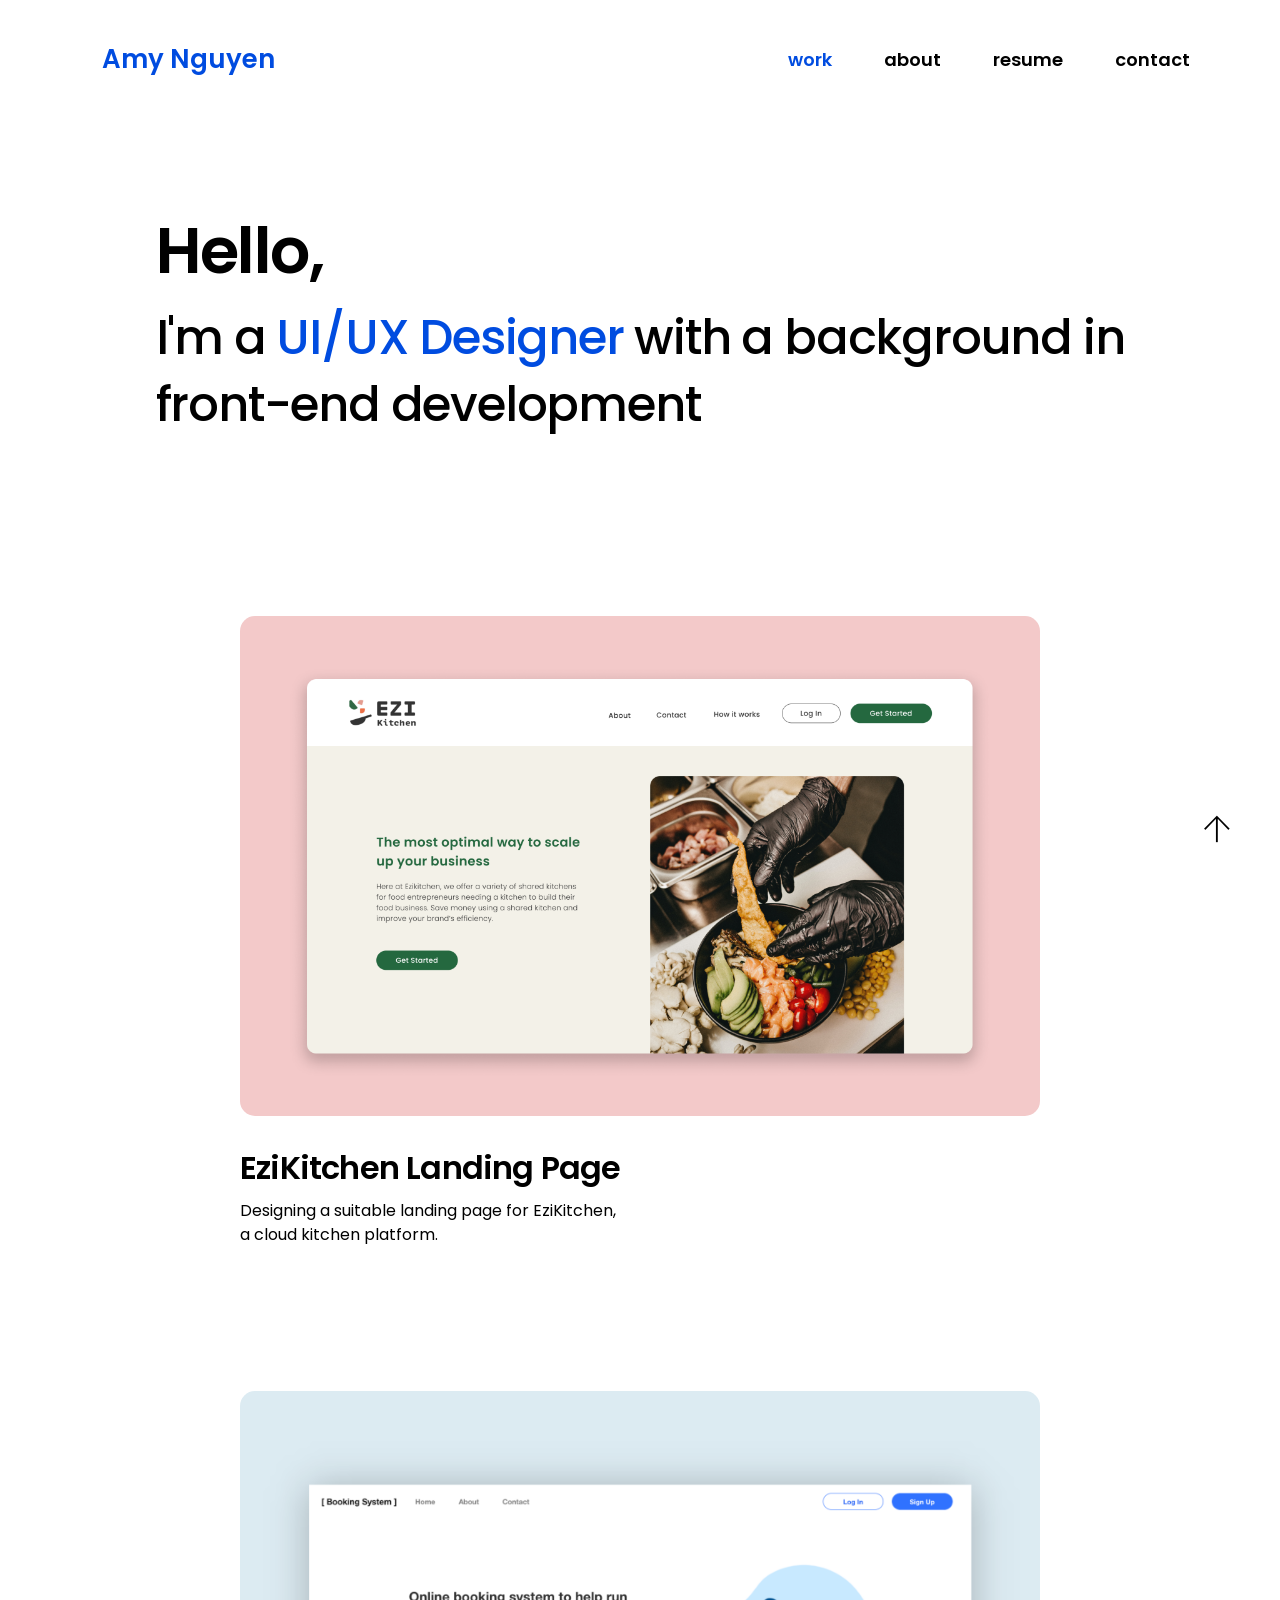
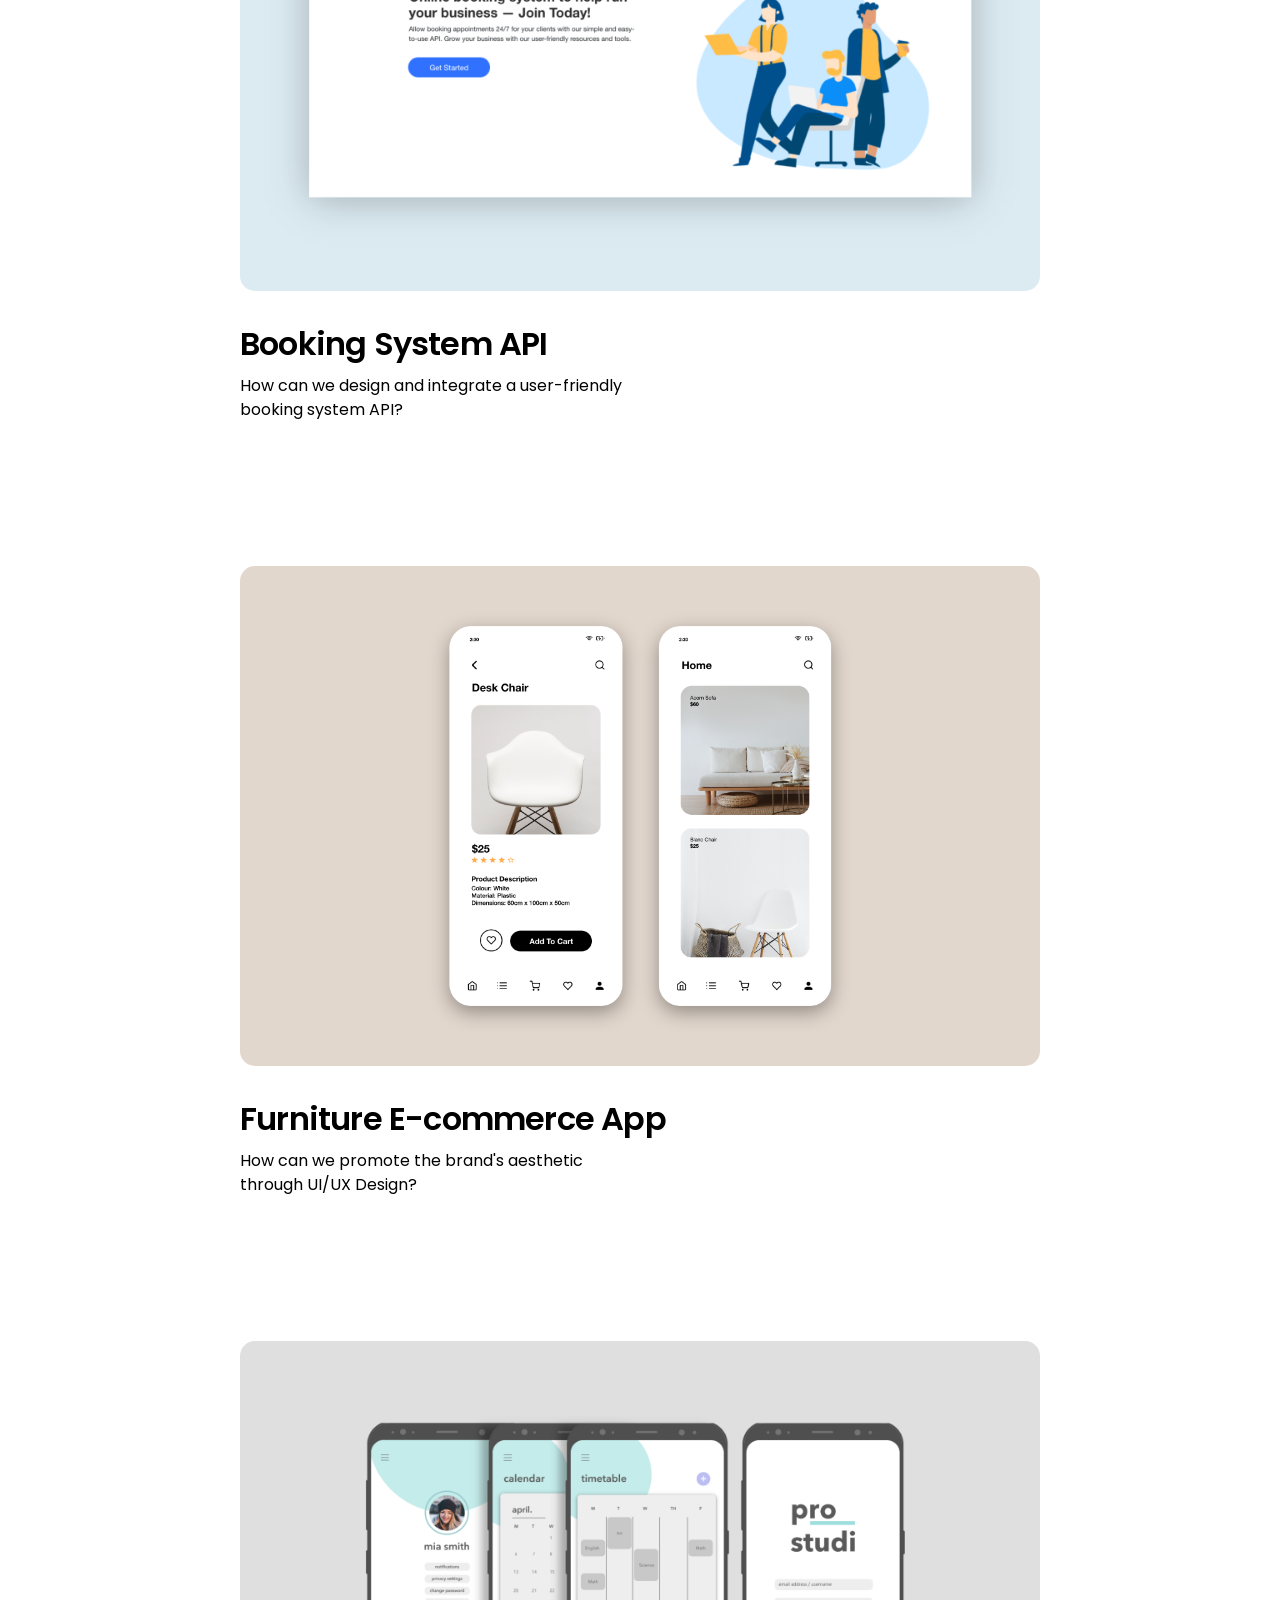
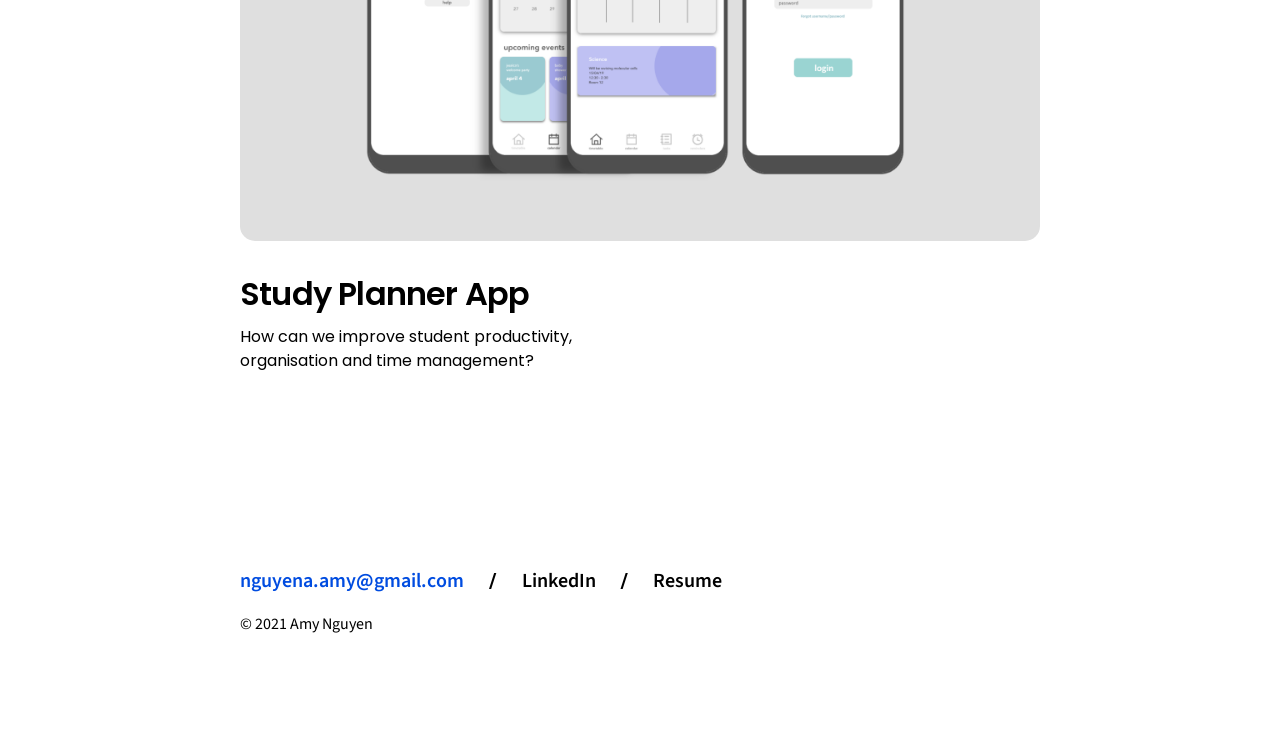
==== index.html @ cea3f714 "Align header center" ====
<!DOCTYPE HTML>
<html>

<head>
    <link rel="icon" href="images/favicon.png">
    <title>Amy Nguyen</title>
    <meta charset="utf-8" />
    <meta name="viewport" content="width=device-width, initial-scale=1, user-scalable=no" />
    <!-- CSS only -->
    <link href="https://cdn.jsdelivr.net/npm/bootstrap@5.1.3/dist/css/bootstrap.min.css" rel="stylesheet"
        integrity="sha384-1BmE4kWBq78iYhFldvKuhfTAU6auU8tT94WrHftjDbrCEXSU1oBoqyl2QvZ6jIW3" crossorigin="anonymous">
    <link rel="stylesheet" href="css/main.css" />
    <link rel="stylesheet" href="https://cdnjs.cloudflare.com/ajax/libs/font-awesome/4.7.0/css/font-awesome.min.css">
</head>

<body>
    <div class="container-fluid">
        <div class="d-flex justify-content-center">
            <header>
                <h1 style="margin-bottom: -0.1em;">Hello,</h1>
                <div>
                    <h2 class="h2-md">
                        I'm a <span id="contrast-colour">UI/UX Designer </span> with a background in<br> front-end
                        development
                    </h2>
                </div>
            </header>
        </div>

        <!-- Right Nav -->
        <nav class="menu-icon" id="nav-right" onclick="toggleMenu()">
            <div onclick="openMenu()">
                <div onclick="menu(this)">
                    <span class="line-1"></span>
                    <span class="line-2"></span>
                    <span class="line-3"></span>
                </div>
            </div>
            <ul class="menu-main">
                <li><a href="index.html" class="current-page">work</a></li>
                <li><a href="about.html">about</a></li>
                <li><a href="images/Resume.pdf" download="Amy_Nguyen_Resume">resume</a></li>
                <li><a href="contact.html">contact</a></li>
            </ul>
            <ul class="menu-content" id="menu">
                <li><a href="index.html" class="current-page">work</a></li>
                <li><a href="about.html">about</a></li>
                <li><a href="images/Resume.pdf" download="Amy_Nguyen_Resume">resume</a></li>
                <li><a href="contact.html">contact</a></li>
            </ul>
        </nav>

        <!-- Left Nav -->
        <nav id="nav-left">
            <ul>
                <li><a href="index.html" class="brand">Amy Nguyen</a></li>
            </ul>
        </nav>

        <!-- Main Content -->
        <div class="row">
            <div class="col">
                <div class="d-flex justify-content-center">
                    <div class="image">
                        <a href="ezikitchen.html"><img src="images/ezikitchen/ezikitchen_index.png" alt="EziKitchen"
                                id="img-hover"></a>
                        <div>
                            <h3 id="mt-1">EziKitchen Landing Page</h3>
                            <p class="p-sub">Designing a suitable landing page for EziKitchen, <br>a cloud kitchen
                                platform.
                            </p>
                        </div>
                    </div>
                </div>
            </div>
        </div>
        <div class="row">
            <div class="col" style="margin-top: 7em;">
                <div class="d-flex justify-content-center">
                    <div class="image">
                        <a href="booking_sys.html"><img src="images/booking_sys/booking_system_cover.png"
                                alt="BookingSys" id="img-hover"></a>
                        <div>
                            <h3 id="mt-1">Booking System API</h3>
                            <p class="p-sub">How can we design and integrate a user-friendly <br>booking system API?</p>
                        </div>
                    </div>
                </div>
            </div>
        </div>
        <div class="row">
            <div class="col" style="margin-top: 7em;">
                <div class="d-flex justify-content-center">
                    <div class="image">
                        <a href="mokka.html"><img src="images/mokka/Final.png" alt="Mokka" id="img-hover"></a>
                        <div>
                            <h3 id="mt-1">Furniture E-commerce App</h3>
                            <p class="p-sub">How can we promote the brand's aesthetic <br>through UI/UX Design?</p>
                        </div>
                    </div>
                </div>
            </div>
        </div>
        <div class="row">
            <div class="col" style="margin: 7em 0 5em 0;">
                <div class="d-flex justify-content-center">
                    <div class="image">
                        <a href="prostudi.html"><img src="images/prostudi/prostudi_cover.png" alt="ProStudi"
                                id="img-hover"></a>
                        <div>
                            <h3 id="mt-1">Study Planner App</h3>
                            <p class="p-sub">How can we improve student productivity, <br>organisation and time
                                management?
                            </p>

                            <div style="margin-top: 12em;">
                                <div>
                                    <span>
                                        <a href="mailto:nguyena.amy@gmail.com" class="footer-link"
                                            id="contrast-colour">nguyena.amy@gmail.com</a>
                                    </span>
                                    <span class="footer-div">/</span>
                                    <span>
                                        <a href="https://www.linkedin.com/in/amy-nguyen-6a862119b/" class="footer-link"
                                            target="_blank">LinkedIn</a>
                                    </span>
                                    <span class="footer-div">/</span>
                                    <span>
                                        <a href="images/Resume.pdf" download="Amy_Nguyen_Resume"
                                            class="footer-link">Resume</a>
                                    </span>
                                </div>
                                <p>&#169; 2021 Amy Nguyen</p>
                            </div>
                        </div>
                    </div>
                </div>
            </div>
        </div>
    </div>

    <!-- Footer -->
    <!-- <footer>
        <div>
            <span>
                <a href="mailto:nguyena.amy@gmail.com" class="footer-link"
                    id="contrast-colour">nguyena.amy@gmail.com</a>
            </span>
            <span class="footer-div">/</span>
            <span>
                <a href="https://www.linkedin.com/in/amy-nguyen-6a862119b/" class="footer-link"
                    target="_blank">LinkedIn</a>
            </span>
            <span class="footer-div">/</span>
            <span>
                <a href="images/Resume.pdf" download="Amy_Nguyen_Resume" class="footer-link">Resume</a>
            </span>
        </div>
        <p>&#169; 2021 Amy Nguyen</p>
    </footer> -->
    <a id="go-to-top" href="#">&#8593;</a>
    </div>

    <!-- Scripts -->
    <script src="js/go-to-top.js"></script>
    <script src="js/menu.js"></script>

</body>

</html>
---- css/main.css ----
@import url('https://fonts.googleapis.com/css?family=Source+Sans+Pro:300,400');
/* @import url('https://fonts.googleapis.com/css2?family=Playfair+Display:wght@600&family=Source+Sans+Pro:ital,wght@1,200&display=swap'); */
@import url('https://fonts.googleapis.com/css2?family=Poppins:wght@400;500;600;700&display=swap');
html, body {
	margin: 0;
	text-align: left;
	color: #000000;
}

h1, h2, h3 {
	font-family: 'Poppins', sans-serif;
	font-weight: 600;
	line-height: 1.85;
	margin: 0 0 0.7em 0;
	letter-spacing: -0.025em;
}

h1 {
	font-size: 64px;
}

h2 {
	font-size: 48px;
}

h3 {
	font-size: 32px;
}

.h2-md {
    font-weight: 500;
    line-height: 1.4em;
}

#contrast-colour {
    color: #004CE0;
}

a, ol, ul, li {
	font-family: 'Source Sans Pro', Helvetica, sans-serif;
}

p {
	margin-top: 1em;
	font-size: 16px;
	font-family: 'Source Sans Pro', Helvetica, sans-serif;
}

.p-sub {
	margin-top: -1.3em;
    font-family: 'Poppins', sans-serif;
}

.p-sub-right {
	margin-top: -1.3em;
    font-family: 'Poppins', sans-serif;
    text-align: right;
}

.p-content {
	margin-top: -0.5em;
}

.p-header {
	margin-top: -2.2em;
	margin-bottom: 6em;
}

.header-right {
    text-align: right;
}

.index-header {
    /* background-color: #d1dedfc2; */
    /* padding-right: 40%; */
}

.p-small {
	margin-top: 2em;
}

.figure {
	text-align: center;
}

header {
	/* background-color: #d1dedfc2; */
	margin-top: 4em;
	padding: 12em;
}

@media screen and (max-width: 1374px) {
	header {
        margin-top: 4em;
        padding: 8em;
	}
}

@media screen and (max-width: 1250px) {
	header {
        margin-top: 4em;
        padding: 6em 3em 6em 3em;
	}
}

@media screen and (max-width: 1185) {
	header {
        margin-top: 4em;
        padding: 6em 2em 6em 2em;
	}
    h1 {
        font-size: 48px;
    }
    
    h2 {
        font-size: 32px;
    }
}

@media screen and (max-width: 1085) {
	header {
        margin-top: 4em;
        padding: 6em 0em 6em 0em;
	}
    h1 {
        font-size: 32px;
    }
    
    h2 {
        font-size: 24px;
    }
}

footer {
	/* background-color: #b6e4c2c2; */
    font-family: 'Poppins', sans-serif;
	text-align: left;
	position: relative;
	bottom: 0;
	left: 0;
	width: 50%;
    padding: 3em 0 5em 12em;
}

.footer-alt {
    position: relative;
    width: 100%;
    padding: 10em 0 0 0;
}

.footer-link {
    text-decoration: none;
    font-size: 20px;
    font-weight: 600;
    color: #000000;
}

.footer-link:hover {
    transition: 0.3s ease-in;
    color: #004CE0;
}

.footer-div {
    margin: 0 1em 0 1em;
    font-weight: 600;
    font-size: 20px;
}

/* Margin Styling */

.sub-margin {
	margin-top: 3em;
	margin-bottom: -0.45em;
}

.sub-margin2 {
	margin-top: 3em;
}

#mt-1 {
    margin-top: 0.7em;
}

/* About */

.about-margin {
	margin-right: 23em;
	margin-left: 23em;
	text-align: left;
}

.about-header {
	margin-left: -0.85em;
}

#about {
	margin-top: -14em;
	text-align: left;
}

@media screen and (max-width: 1440px) {
	.about-margin {
		margin-right: 15em;
		margin-left: 15em;
		text-align: left;
	}
}

@media screen and (max-width: 1255px) {
	.about-margin {
		margin-right: 8em;
		margin-left: 8em;
		text-align: left;
	}
}

@media screen and (max-width: 785px) {
	.about-margin {
		margin-right: 4em;
		margin-left: 2em;
		text-align: left;
	}
}

@media screen and (max-width: 600px) {
	.about-margin {
		margin-left: 0;
		margin-right: 0;
	}
	.figure {
		text-align: left;
	}
}

/* Container/Margins */

.next {
	margin-top: 6em;
	width: 100%;
	text-align: center;
}

.container-content {
	position: relative;
	text-align: left;
	margin-top: -12em;
	margin: 0 25em 0 25em;
	padding: 8em 8em 5em 8em;
	/* background-color: #f3d0e6be; */
	column-gap: 2em;
	row-gap: 3em;
}

@media screen and (max-width: 1640px) {
	.container-content {
		margin-left: 16em;
		margin-right: 18em;
	}
}

@media screen and (max-width: 1355px) {
	.container-content {
		margin-left: 8em;
		margin-right: 10em;
	}
}

@media screen and (max-width: 1105px) {
	.container-content {
		margin-left: 2em;
		margin-right: 4em;
	}
}

@media screen and (max-width: 910px) {
	.container-content {
		margin-left: 1em;
		margin-right: 2em;
	}
}

@media screen and (max-width: 800px) {
	.container-content {
		margin-left: -4em;
		margin-right: -2em;
	}
}

.container {
	position: relative;
	display: grid;
	margin-top: -14em;
	padding: 12em;
	/* background-color: #f3d0e6be; */
	column-gap: 2em;
	row-gap: 3em;
}

.container-body {
    margin-bottom: 11em;
}

.grid-item-1 {
    float: right;
}

.grid-item-2 {
    float: left;
    margin-top: 11em;
}

.grid-item-3 {
    float: right;
    margin-top: 11em;
}

.grid-item-4 {
    float: left;
    margin-top: 11em;
}

.current-page {
	color: #004CE0;
}

/* Nav */

/* position: absolute;
	top: 0;
	right: 0;
	width: 100%; */

nav {
	margin: 2em;
	position: absolute;
	top: 0;
	/* clear: both; */
	z-index: 1;
}

#nav-right {
	right: 0;
    margin: 2.3em 4em 0 0;
}

nav ul {
	list-style: none;
	overflow: hidden;
	/* z-index: 1; */
	/* display: block; */
	/* margin-right: 20em; */
}

nav li {
	float: left;
}

nav li a {
	display: block;
	font-size: 18px;
    font-weight: 600;
	font-family: 'Poppins', sans-serif;
	color: #000000;
	text-align: center;
	padding: 14px 26px;
	line-height: 1em;
	text-decoration: none;
	/* margin-top: 20em; */
}

nav li a:hover {
	color: #004CE0;
	transition: 0.2s ease-in;
}

nav span {
	display: none;
	z-index: 2;
}

/* Menu */

.brand {
    font-size: 26px;
    color: #004CE0;
}

.menu-icon {
	/* display: inline-block; */
	cursor: pointer;
}

.menu-main {
	display: block;
}

#menu {
	display: none;
}

@media screen and (max-width: 825px) {
    #nav-left {
        display: none;
    }
}

@media screen and (max-width: 600px) {
	nav li a {
		/* -webkit-transform: rotate(180deg); */
		margin-right: 20em;
	}
	nav span {
		display: block;
	}
	.menu-main {
		display: none;
	}
	#menu {
		display: block;
	}
	.menu-content {
		height: 100%;
		width: 0;
		position: fixed;
		z-index: -1;
		top: 0;
		right: 0;
		background-color: #ffffff;
		overflow-x: hidden;
		transition: 0.5s;
		padding-top: 60px;
		text-align: left;
		margin-right: -2.8em;
		margin-top: 0em;
	}
}

.line-1, .line-2, .line-3 {
	width: 25px;
	height: 2px;
	background-color: #575757;
	margin: 5px 0;
	transition: 0.4s;
}

.change .line-1 {
	-webkit-transform: rotate(-45deg) translate(-4.25px, 4.25px);
	transform: rotate(-45deg) translate(-4.25px, 4.25px);
}

.change .line-2 {
	opacity: 0;
}

.change .line-3 {
	-webkit-transform: rotate(45deg) translate(-5.5px, -6px);
	transform: rotate(45deg) translate(-5.5px, -6px);
}

/* @media screen and (max-width: 600px) {
	nav li a {
		display: none;
		float: none;
	}
	nav span {
		display: block;
		width: 28px;
		height: 2px;
		margin-bottom: 6px;
		position: relative;
		background: #575757;
		z-index: 1;
		transform-origin: 4px 0px;
		transition: transform 0.5s cubic-bezier(0.77, 0.2, 0.05, 1.0), background 0.5s cubic-bezier(0.77, 0.2, 0.05, 1.0), opacity 0.55s ease;
	}
}

@media screen and (max-width: 600px) {
	nav.responsive {
		position: absolute;
	}
	nav.responsive .icon {
		position: absolute;
		right: 0;
		top: 0;
		transition: transform 0.5s ease-in-out;
	}
	nav.responsive a {
		float: none;
		display: block;
		background-color: rgba(226, 189, 220, 0.623);
	}
} */

/* Image/Video */

.image {
	border: 0;
	display: inline-block;
	position: relative;
}

.image img {
	margin-top: 1em;
	border-radius: 15px;
	display: block;
	width: 100%;
	max-width: 800px;
}

.self-image {
	border: 0;
	position: relative;
}

.self-image img {
	margin-top: 4em;
	border-radius: 15px;
	display: block;
	margin-left: auto;
	margin-right: auto;
	width: 50%;
	max-width: 400px;
	min-width: 300px;
}

.img-center {
	border: 0;
	position: relative;
}

.img-center img {
	margin-top: 1em;
	border-radius: 20px;
	display: block;
	margin: 0 auto;
	width: 100%;
	max-width: 1000px;
	min-width: 400px;
}

.img-preview {
	border: 0;
	position: relative;
}

.img-preview img {
	border-radius: 20px;
	display: block;
	margin: 0 auto;
	width: 70%;
	max-width: 1000px;
	min-width: 300px;
}

.align-preview {
	margin-top: -10em;
	margin-bottom: 10em;
}

.vid-center {
	display: block;
	margin: 0 auto;
}

/* Buttons */

.main-btn {
	border-radius: 0px;
	border: 1.8px solid #000000;
	color: #000000;
	cursor: pointer;
	display: inline-block;
	font-weight: 500;
	height: 2.3em;
	line-height: 2.3em;
	min-width: 5em;
	margin-top: 0.5em;
	margin: 0.3em;
	padding: 0 2em;
	text-align: center;
	text-decoration: none;
	white-space: nowrap;
	-webkit-transform: perspective(1px) translateZ(0);
	transform: perspective(1px) translateZ(0);
	-webkit-transition-duration: 0.2s;
	transition-duration: 0.2s;
	-webkit-transition-property: transform;
	transition-property: transform;
}

.main-btn:hover {
	-webkit-transform: scale(1.05);
	transform: scale(1.05);
}

.btn-small {
	border-radius: 0px;
	border: 1.8px solid #000000;
	color: #000000;
	cursor: pointer;
	display: inline-block;
	font-weight: 500;
	height: 2em;
	line-height: 2em;
	min-width: 3em;
	margin-top: 0.5em;
	margin: 0.3em;
	padding: 0 2em;
	text-align: center;
	text-decoration: none;
	white-space: nowrap;
	-webkit-transform: perspective(1px) translateZ(0);
	transform: perspective(1px) translateZ(0);
	-webkit-transition-duration: 0.2s;
	transition-duration: 0.2s;
	-webkit-transition-property: transform;
	transition-property: transform;
}

.btn-small:hover {
	-webkit-transform: scale(1.05);
	transform: scale(1.05);
}

.contact {
	text-align: left;
}

#go-to-top {
	text-decoration: none;
	color: #000000;
	font-size: 3em;
	font-weight: 300;
	position: fixed;
	bottom: 0;
	right: 0;
	margin-right: 1em;
	margin-bottom: 0.8em;
	cursor: pointer;
}

#img-hover {
	-webkit-transform: perspective(1px) translateZ(0);
	transform: perspective(1px) translateZ(0);
	-webkit-transition-duration: 0.2s;
	transition-duration: 0.2s;
	-webkit-transition-property: transform;
	transition-property: transform;
}

#img-hover:hover {
	-webkit-transform: scale(1.03);
	transform: scale(1.03);
}

/* .overlay {
	height: 100%;
	width: 0;
	position: fixed;
	z-index: 1;
	top: 0;
	left: 0;
	background-color: rgb(219, 201, 201);
	overflow-x: hidden;
	transition: 0.5s;
  }
  
  .overlay-content {
	position: relative;
	top: 25%;
	width: 100%;
	text-align: center;
	margin-top: 30px;
  }
  
  .overlay a {
	padding: 8px;
	text-decoration: none;
	font-size: 36px;
	color: #575757;
	display: block;
	transition: 0.3s;
  }
  
  .overlay a:hover, .overlay a:focus {
	color: #ffffff;
  }
  
  .overlay .closebtn {
	position: absolute;
	top: 20px;
	right: 45px;
	font-size: 60px;
  } */
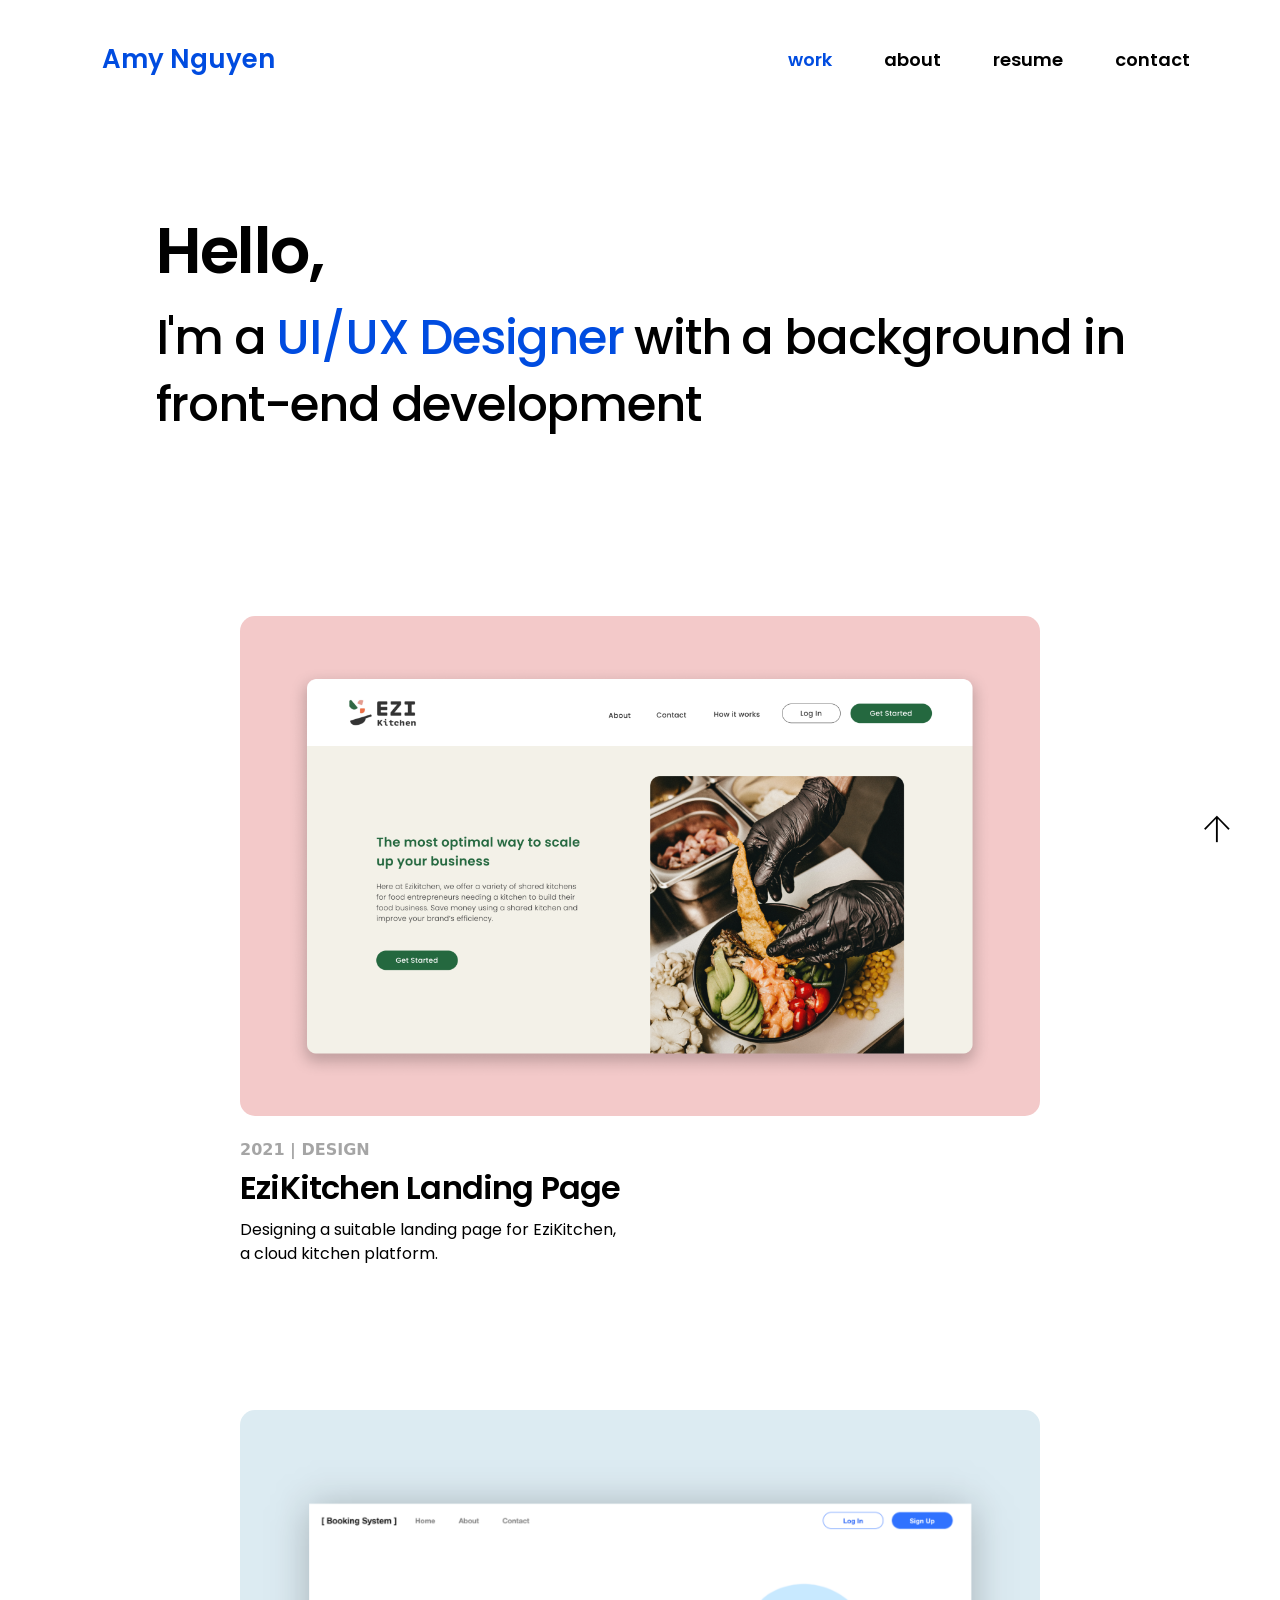
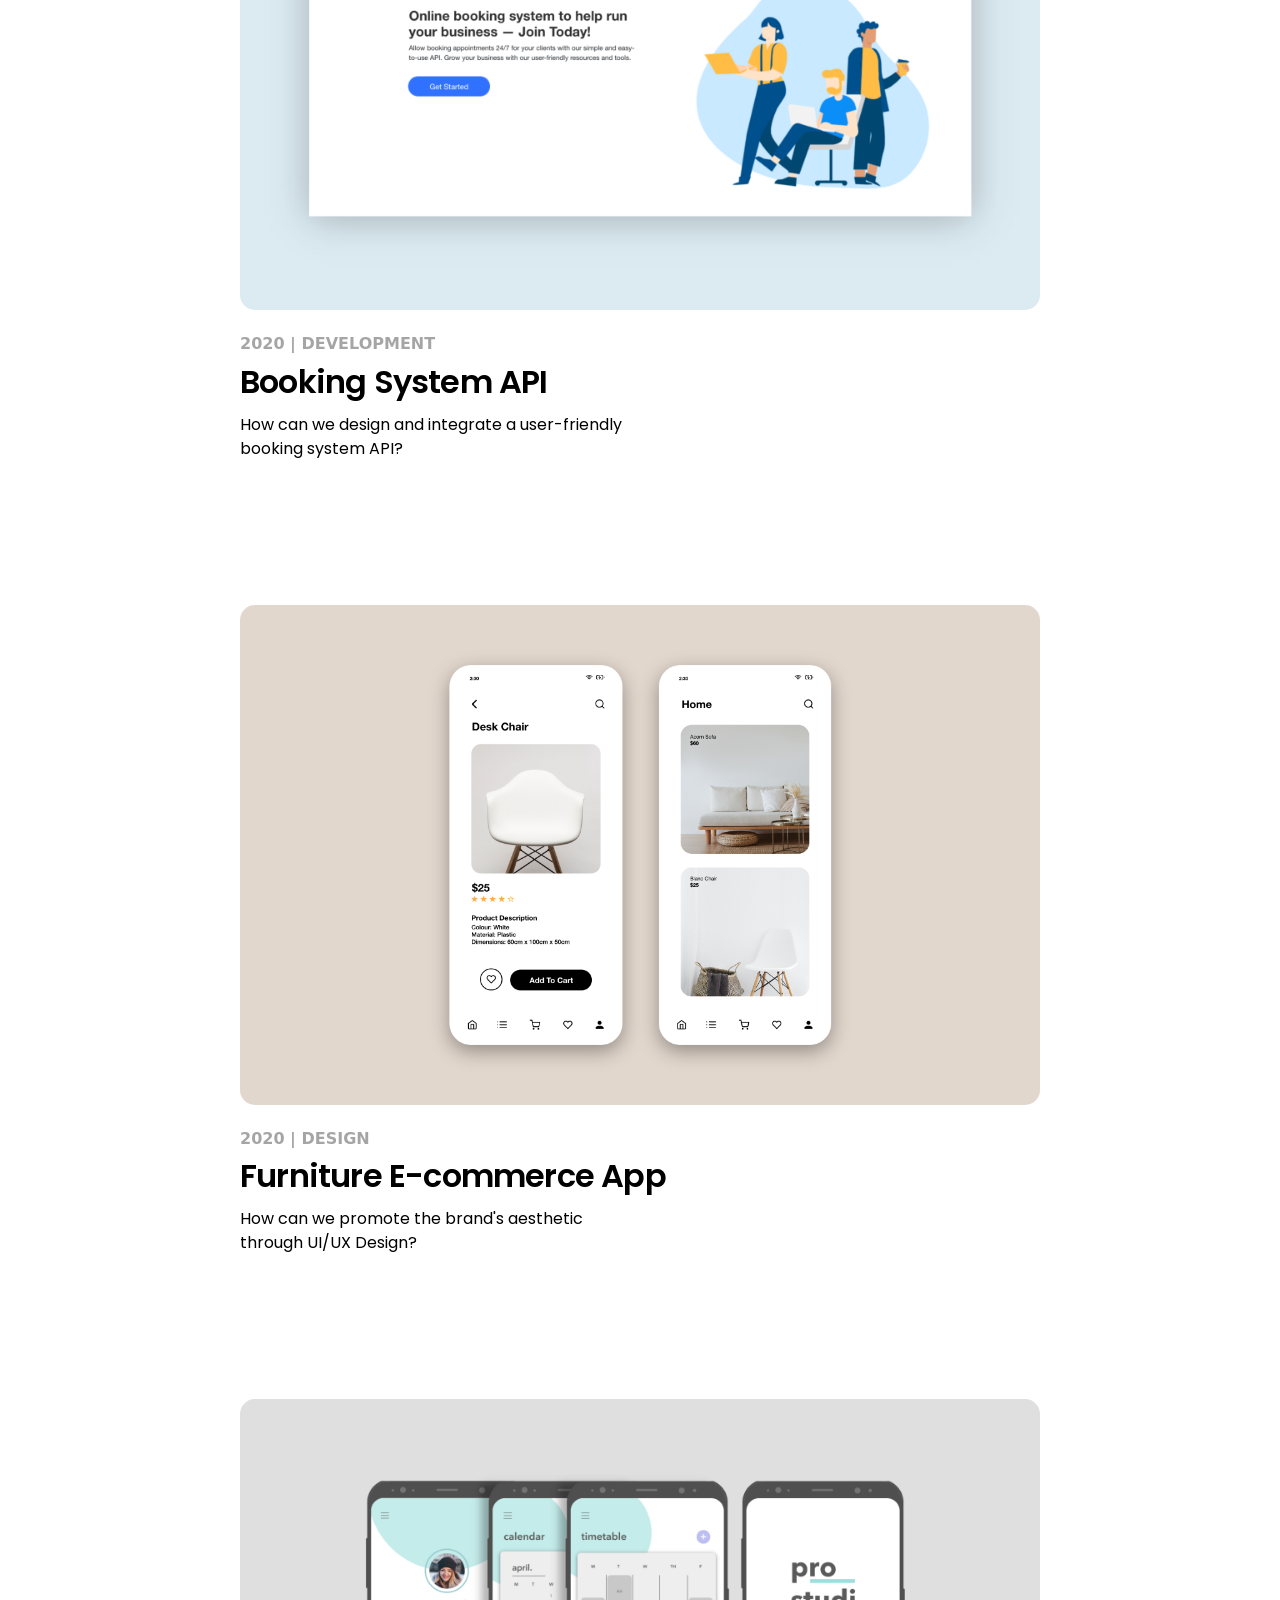
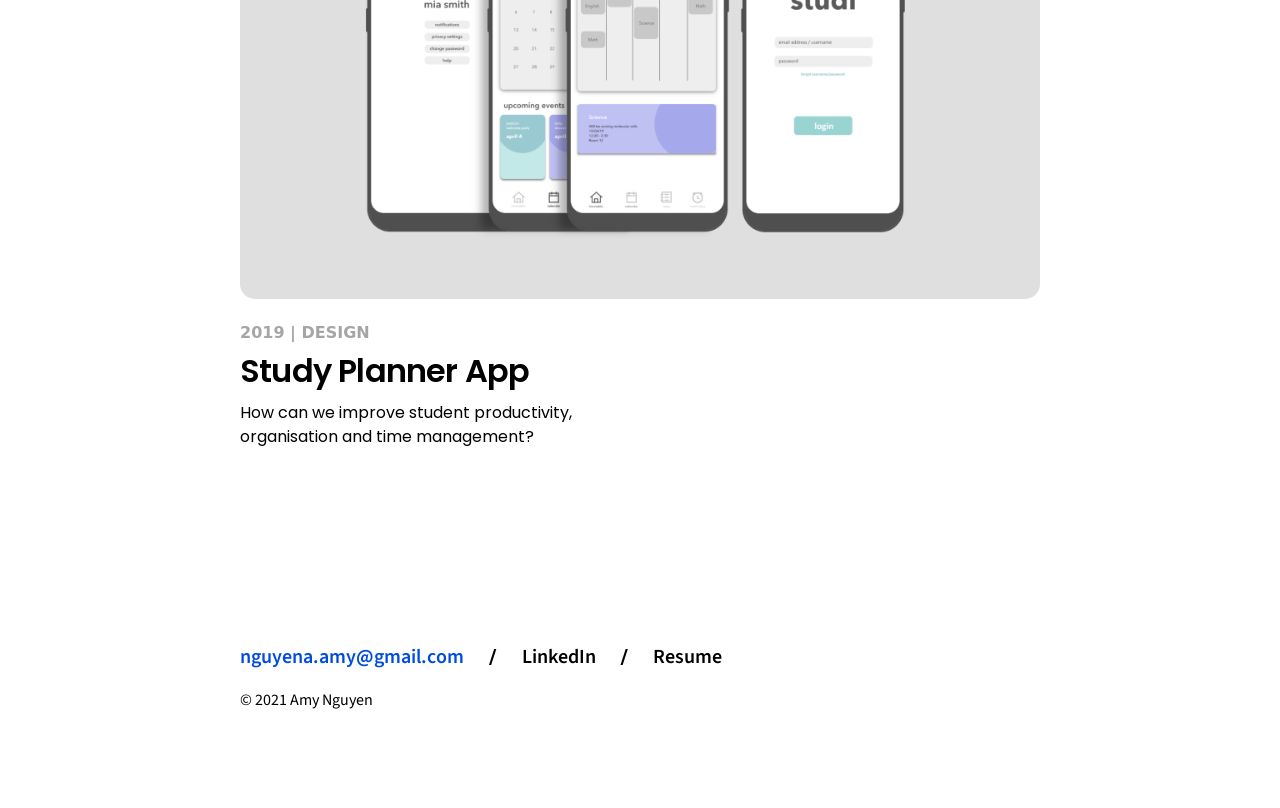
==== commit 32e1677d: "Update content for EziKitchen" ====
--- a/index.html
+++ b/index.html
@@ -65,7 +65,8 @@
                         <a href="ezikitchen.html"><img src="images/ezikitchen/ezikitchen_index.png" alt="EziKitchen"
                                 id="img-hover"></a>
                         <div>
-                            <h3 id="mt-1">EziKitchen Landing Page</h3>
+                            <h5 class="tag" id="mt-1">2021 | DESIGN</h5>
+                            <h3>EziKitchen Landing Page</h3>
                             <p class="p-sub">Designing a suitable landing page for EziKitchen, <br>a cloud kitchen
                                 platform.
                             </p>
@@ -81,7 +82,8 @@
                         <a href="booking_sys.html"><img src="images/booking_sys/booking_system_cover.png"
                                 alt="BookingSys" id="img-hover"></a>
                         <div>
-                            <h3 id="mt-1">Booking System API</h3>
+                            <h5 class="tag" id="mt-1">2020 | DEVELOPMENT</h5>
+                            <h3>Booking System API</h3>
                             <p class="p-sub">How can we design and integrate a user-friendly <br>booking system API?</p>
                         </div>
                     </div>
@@ -94,7 +96,8 @@
                     <div class="image">
                         <a href="mokka.html"><img src="images/mokka/Final.png" alt="Mokka" id="img-hover"></a>
                         <div>
-                            <h3 id="mt-1">Furniture E-commerce App</h3>
+                            <h5 class="tag" id="mt-1">2020 | DESIGN</h5>
+                            <h3>Furniture E-commerce App</h3>
                             <p class="p-sub">How can we promote the brand's aesthetic <br>through UI/UX Design?</p>
                         </div>
                     </div>
@@ -108,11 +111,13 @@
                         <a href="prostudi.html"><img src="images/prostudi/prostudi_cover.png" alt="ProStudi"
                                 id="img-hover"></a>
                         <div>
-                            <h3 id="mt-1">Study Planner App</h3>
+                            <h5 class="tag" id="mt-1">2019 | DESIGN</h5>
+                            <h3>Study Planner App</h3>
                             <p class="p-sub">How can we improve student productivity, <br>organisation and time
                                 management?
                             </p>
-
+                            
+                            <!-- Footer -->
                             <div style="margin-top: 12em;">
                                 <div>
                                     <span>
@@ -139,25 +144,7 @@
         </div>
     </div>
 
-    <!-- Footer -->
-    <!-- <footer>
-        <div>
-            <span>
-                <a href="mailto:nguyena.amy@gmail.com" class="footer-link"
-                    id="contrast-colour">nguyena.amy@gmail.com</a>
-            </span>
-            <span class="footer-div">/</span>
-            <span>
-                <a href="https://www.linkedin.com/in/amy-nguyen-6a862119b/" class="footer-link"
-                    target="_blank">LinkedIn</a>
-            </span>
-            <span class="footer-div">/</span>
-            <span>
-                <a href="images/Resume.pdf" download="Amy_Nguyen_Resume" class="footer-link">Resume</a>
-            </span>
-        </div>
-        <p>&#169; 2021 Amy Nguyen</p>
-    </footer> -->
+    <!-- Go to top button -->
     <a id="go-to-top" href="#">&#8593;</a>
     </div>
 
--- a/css/main.css
+++ b/css/main.css
@@ -70,11 +70,6 @@
     text-align: right;
 }
 
-.index-header {
-    /* background-color: #d1dedfc2; */
-    /* padding-right: 40%; */
-}
-
 .p-small {
 	margin-top: 2em;
 }
@@ -99,35 +94,62 @@
 @media screen and (max-width: 1250px) {
 	header {
         margin-top: 4em;
+        padding: 6em 4em 6em 4em;
+	}
+    header .contact {
+        margin-top: 4em;
+        padding: 6em;
+	}
+}
+
+@media screen and (max-width: 1185px) {
+	header {
+        margin-top: 4em;
         padding: 6em 3em 6em 3em;
 	}
-}
-
-@media screen and (max-width: 1185) {
+    h1 {
+        font-size: 55px;
+    }
+    
+    h2 {
+        font-size: 48px;
+    }
+    h3 {
+        font-size: 32px;
+    }
+}
+
+@media screen and (max-width: 1085px) {
 	header {
         margin-top: 4em;
         padding: 6em 2em 6em 2em;
 	}
     h1 {
-        font-size: 48px;
+        font-size: 50px;
+    }
+    
+    h2 {
+        font-size: 40px;
+    }
+    h3 {
+        font-size: 28px;
+    }
+}
+
+@media screen and (max-width: 700px) {
+	header {
+        margin-top: 4em;
+        padding: 6em 1em 6em 1em;
+	}
+    h1 {
+        font-size: 42px;
     }
     
     h2 {
         font-size: 32px;
     }
-}
-
-@media screen and (max-width: 1085) {
-	header {
-        margin-top: 4em;
-        padding: 6em 0em 6em 0em;
-	}
-    h1 {
-        font-size: 32px;
-    }
-    
-    h2 {
-        font-size: 24px;
+    h3 {
+        font-size: 26px;
     }
 }
 
@@ -178,58 +200,14 @@
 }
 
 #mt-1 {
-    margin-top: 0.7em;
-}
-
-/* About */
-
-.about-margin {
-	margin-right: 23em;
-	margin-left: 23em;
-	text-align: left;
-}
-
-.about-header {
-	margin-left: -0.85em;
-}
-
-#about {
-	margin-top: -14em;
-	text-align: left;
-}
-
-@media screen and (max-width: 1440px) {
-	.about-margin {
-		margin-right: 15em;
-		margin-left: 15em;
-		text-align: left;
-	}
-}
-
-@media screen and (max-width: 1255px) {
-	.about-margin {
-		margin-right: 8em;
-		margin-left: 8em;
-		text-align: left;
-	}
-}
-
-@media screen and (max-width: 785px) {
-	.about-margin {
-		margin-right: 4em;
-		margin-left: 2em;
-		text-align: left;
-	}
-}
-
-@media screen and (max-width: 600px) {
-	.about-margin {
-		margin-left: 0;
-		margin-right: 0;
-	}
-	.figure {
-		text-align: left;
-	}
+    margin-top: 1.5em;
+    margin-bottom: -0.1em;
+}
+
+.tag {
+    font-weight: 700;
+    font-size: 16px;
+    color: #6d6d6d9d;
 }
 
 /* Container/Margins */
@@ -243,7 +221,7 @@
 .container-content {
 	position: relative;
 	text-align: left;
-	margin-top: -12em;
+	margin-top: -22em;
 	margin: 0 25em 0 25em;
 	padding: 8em 8em 5em 8em;
 	/* background-color: #f3d0e6be; */
@@ -281,8 +259,8 @@
 
 @media screen and (max-width: 800px) {
 	.container-content {
-		margin-left: -4em;
-		margin-right: -2em;
+		margin-left: -6em;
+		margin-right: -6em;
 	}
 }
 
@@ -398,7 +376,7 @@
 	display: none;
 }
 
-@media screen and (max-width: 825px) {
+@media screen and (max-width: 1200px) {
     #nav-left {
         display: none;
     }
@@ -430,7 +408,8 @@
 		transition: 0.5s;
 		padding-top: 60px;
 		text-align: left;
-		margin-right: -2.8em;
+        /* Set width/size of white side bar */
+		margin-right: 0em;
 		margin-top: 0em;
 	}
 }
@@ -514,14 +493,26 @@
 }
 
 .self-image img {
-	margin-top: 4em;
-	border-radius: 15px;
+	margin-top: 1em;
+	border-radius: 6px;
 	display: block;
 	margin-left: auto;
 	margin-right: auto;
 	width: 50%;
 	max-width: 400px;
 	min-width: 300px;
+}
+
+.signature {
+    height: 250px;
+    width: auto;
+}
+
+@media screen and (max-width: 800px) {
+    .signature {
+        height: 200px;
+        width: auto;
+    }
 }
 
 .img-center {
@@ -549,13 +540,44 @@
 	display: block;
 	margin: 0 auto;
 	width: 70%;
-	max-width: 1000px;
+	max-width: 900px;
 	min-width: 300px;
 }
 
 .align-preview {
 	margin-top: -10em;
-	margin-bottom: 10em;
+}
+
+@media screen and (max-width: 1385px) {
+    .align-preview {
+        margin-top: -7em;
+    }
+}
+
+@media screen and (max-width: 1250px) {
+    .align-preview {
+        margin-top: -4em;
+    }
+}
+
+@media screen and (max-width: 885px) {
+    .img-preview img {
+        width: 85%;
+    }
+    .align-preview {
+        margin-top: -5em;
+        margin-bottom: -3em;
+    }
+}
+
+@media screen and (max-width: 460px) {
+    .img-preview img {
+        width: 90%;
+    }
+    .align-preview {
+        margin-top: -5em;
+        margin-bottom: -4em;
+    }
 }
 
 .vid-center {
@@ -572,11 +594,11 @@
 	cursor: pointer;
 	display: inline-block;
 	font-weight: 500;
-	height: 2.3em;
+	height: 2.7em;
 	line-height: 2.3em;
 	min-width: 5em;
 	margin-top: 0.5em;
-	margin: 0.3em;
+	margin: 0 0.3em 0.5em 0;
 	padding: 0 2em;
 	text-align: center;
 	text-decoration: none;
@@ -590,6 +612,7 @@
 }
 
 .main-btn:hover {
+    color: #000000;
 	-webkit-transform: scale(1.05);
 	transform: scale(1.05);
 }
@@ -625,6 +648,34 @@
 
 .contact {
 	text-align: left;
+}
+
+#about-margin {
+    margin-right: 30em;
+}
+
+@media screen and (max-width: 1500px) {
+    #about-margin {
+        margin-right: 20em;
+    }
+}
+
+@media screen and (max-width: 1200px) {
+    #about-margin {
+        margin-right: 14em;
+    }
+}
+
+@media screen and (max-width: 950px) {
+    #about-margin {
+        margin-right: 7em;
+    }
+}
+
+@media screen and (max-width: 780px) {
+    #about-margin {
+        margin-right: 0em;
+    }
 }
 
 #go-to-top {
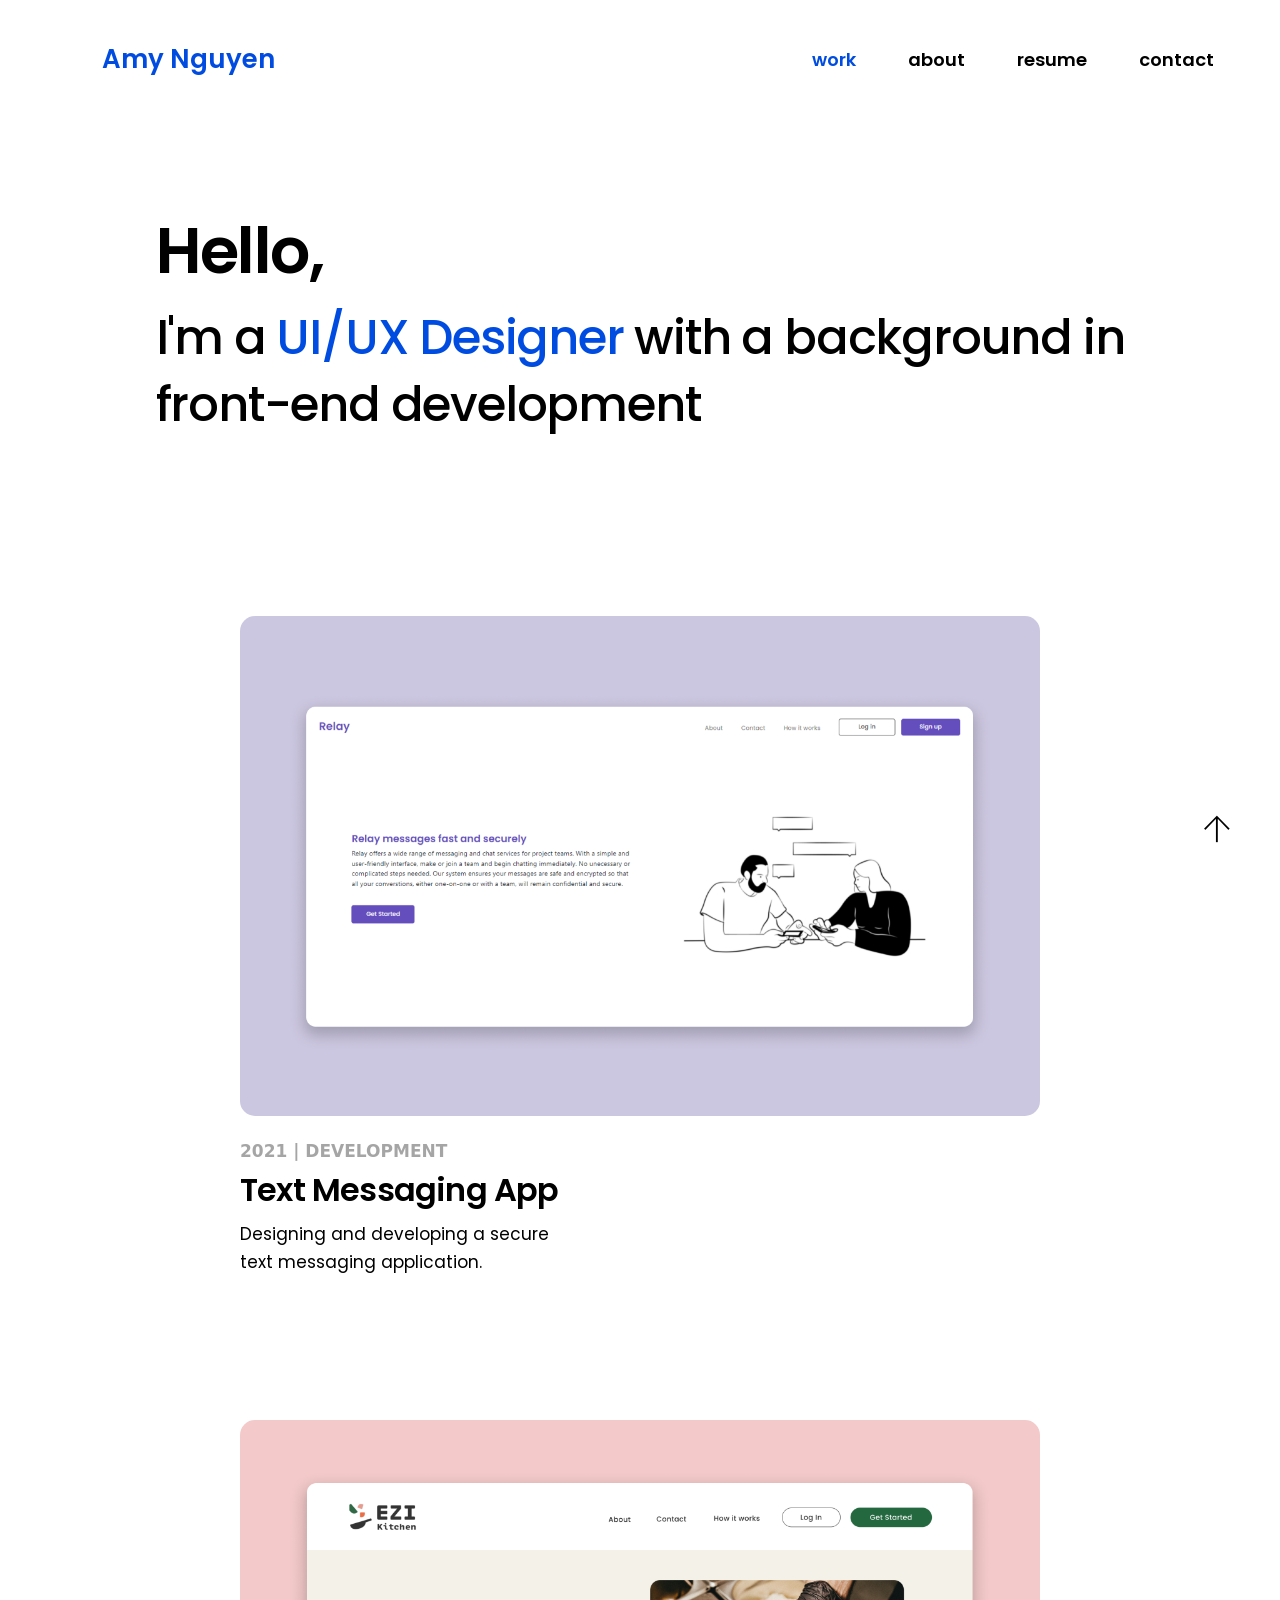
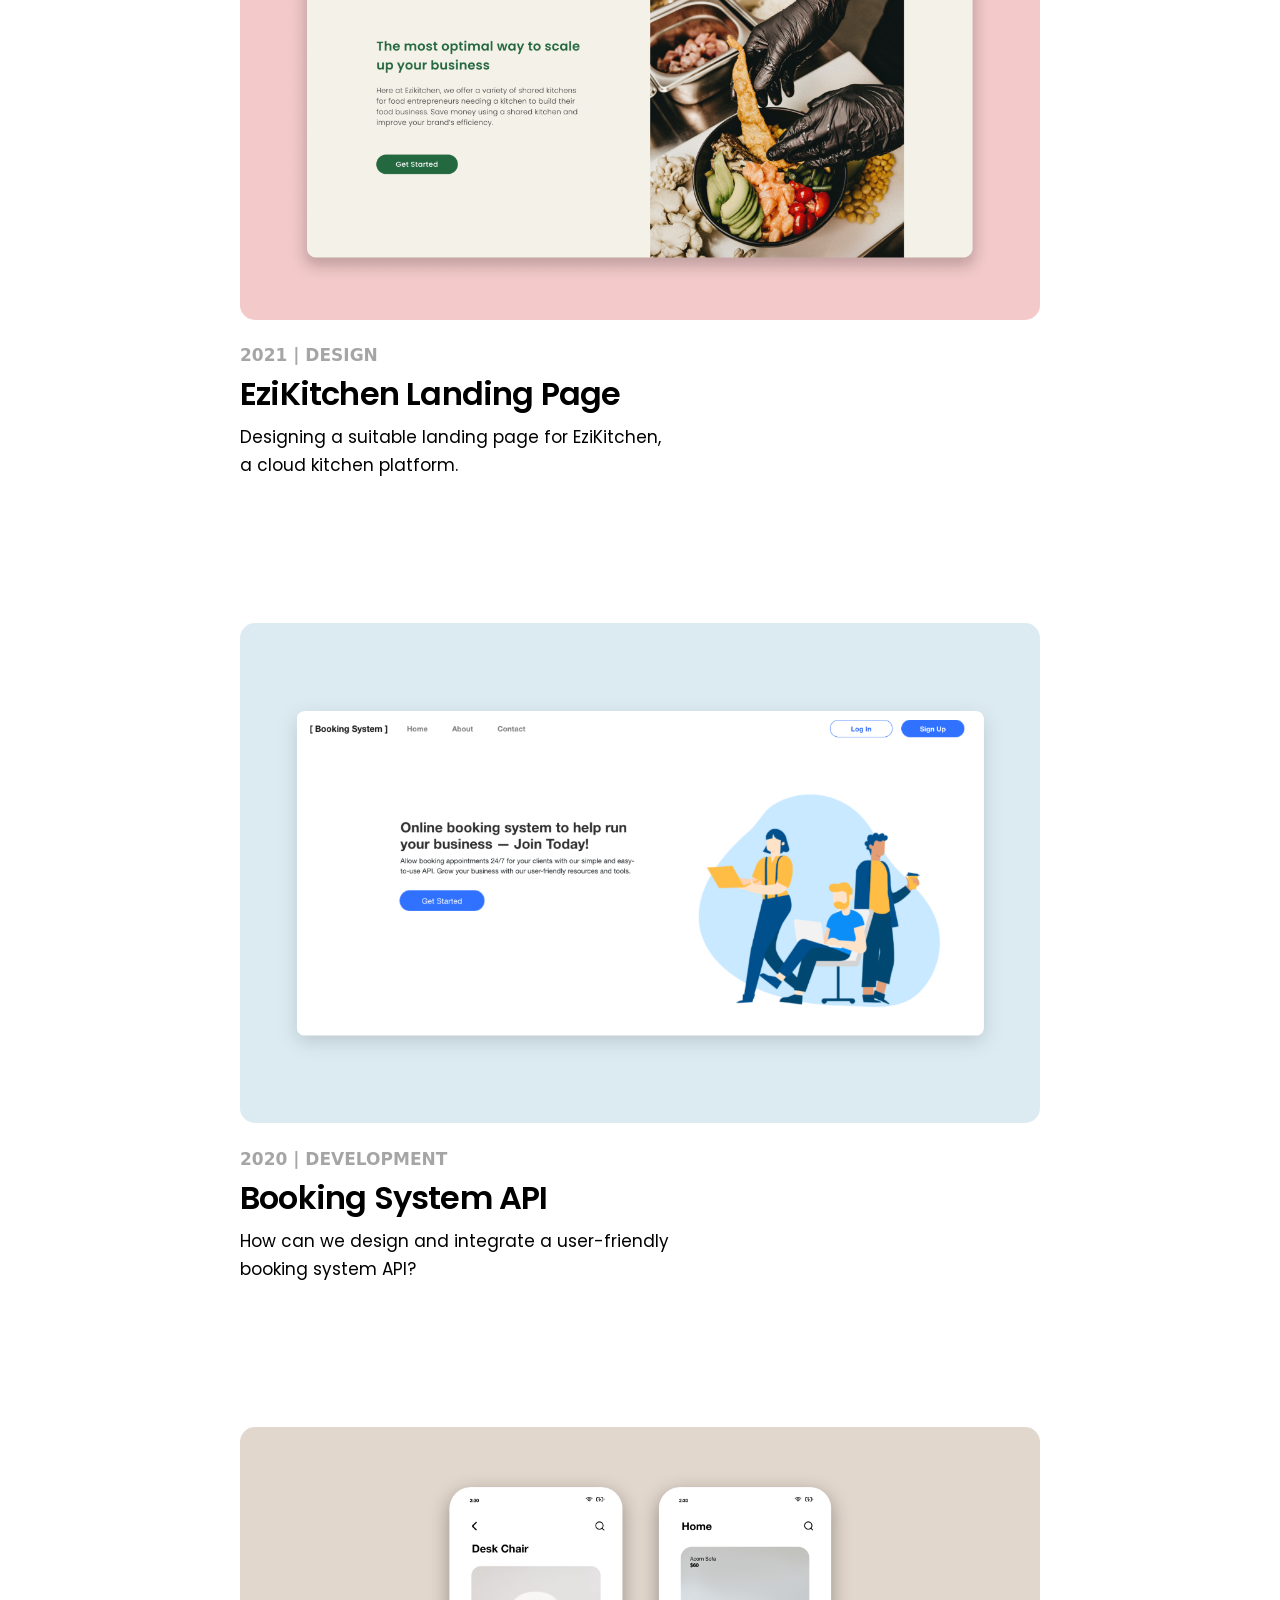
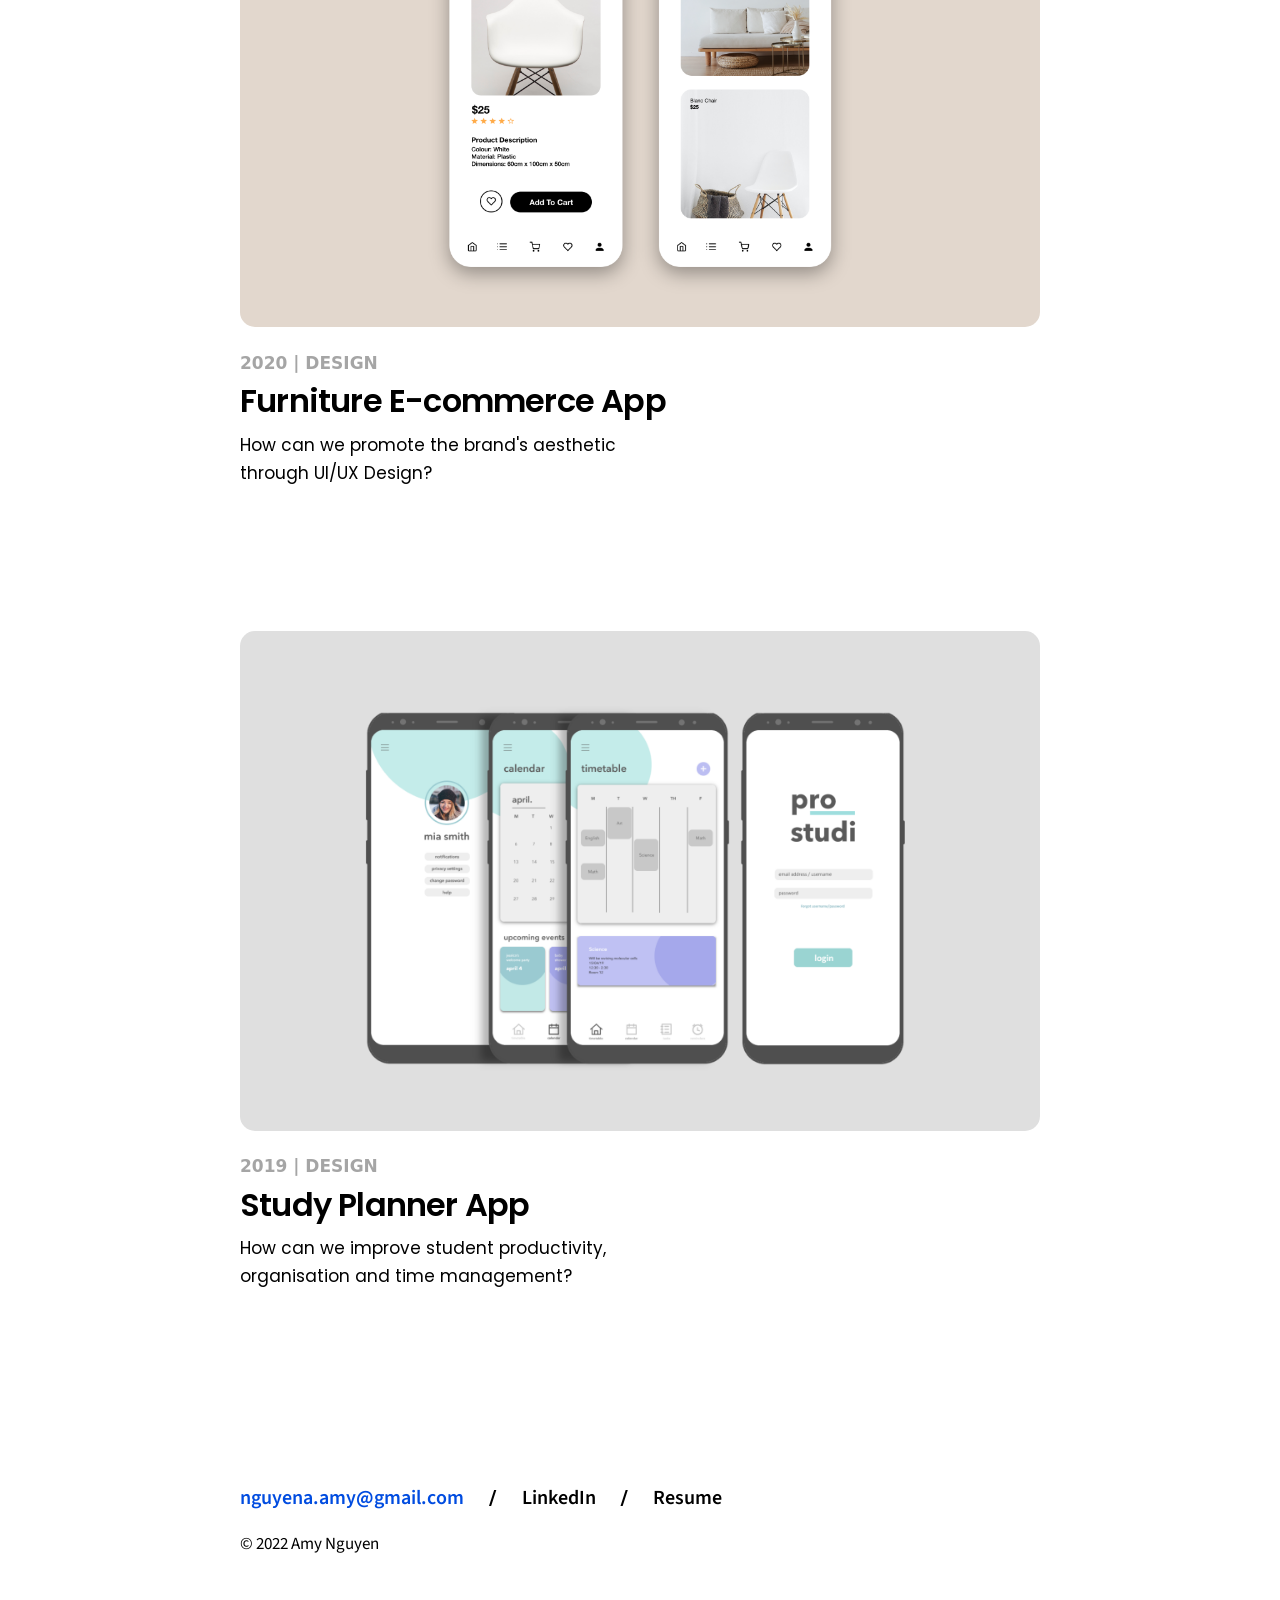
==== commit c140f537: "Add Relay page" ====
--- a/index.html
+++ b/index.html
@@ -60,6 +60,22 @@
         <!-- Main Content -->
         <div class="row">
             <div class="col">
+                <div class="d-flex justify-content-center">
+                    <div class="image">
+                        <a href="relay.html"><img src="images/relay/relay_cover.png" alt="Relay"
+                                id="img-hover"></a>
+                        <div>
+                            <h5 class="tag" id="mt-1">2021 | DEVELOPMENT</h5>
+                            <h3>Text Messaging App</h3>
+                            <p class="p-sub">Designing and developing a secure <br>text messaging application.
+                            </p>
+                        </div>
+                    </div>
+                </div>
+            </div>
+        </div>
+        <div class="row">
+            <div class="col" style="margin-top: 7em;">
                 <div class="d-flex justify-content-center">
                     <div class="image">
                         <a href="ezikitchen.html"><img src="images/ezikitchen/ezikitchen_index.png" alt="EziKitchen"
@@ -135,7 +151,7 @@
                                             class="footer-link">Resume</a>
                                     </span>
                                 </div>
-                                <p>&#169; 2021 Amy Nguyen</p>
+                                <p>&#169; 2022 Amy Nguyen</p>
                             </div>
                         </div>
                     </div>
--- a/css/main.css
+++ b/css/main.css
@@ -40,10 +40,15 @@
 	font-family: 'Source Sans Pro', Helvetica, sans-serif;
 }
 
+li {
+    font-size: 17px;
+}
+
 p {
 	margin-top: 1em;
-	font-size: 16px;
+	font-size: 17px;
 	font-family: 'Source Sans Pro', Helvetica, sans-serif;
+    line-height: 28px;
 }
 
 .p-sub {
@@ -59,6 +64,7 @@
 
 .p-content {
 	margin-top: -0.5em;
+    line-height: 28px;
 }
 
 .p-header {
@@ -206,7 +212,7 @@
 
 .tag {
     font-weight: 700;
-    font-size: 16px;
+    font-size: 17px;
     color: #6d6d6d9d;
 }
 
@@ -318,7 +324,7 @@
 
 #nav-right {
 	right: 0;
-    margin: 2.3em 4em 0 0;
+    margin: 2.3em 2.5em 0 0;
 }
 
 nav ul {
@@ -376,6 +382,10 @@
 	display: none;
 }
 
+.menu-content {
+    display: none;
+}
+
 @media screen and (max-width: 1200px) {
     #nav-left {
         display: none;
@@ -407,9 +417,10 @@
 		overflow-x: hidden;
 		transition: 0.5s;
 		padding-top: 60px;
+        padding-left: 3em;
 		text-align: left;
         /* Set width/size of white side bar */
-		margin-right: 0em;
+		margin-right: -2.8em;
 		margin-top: 0em;
 	}
 }
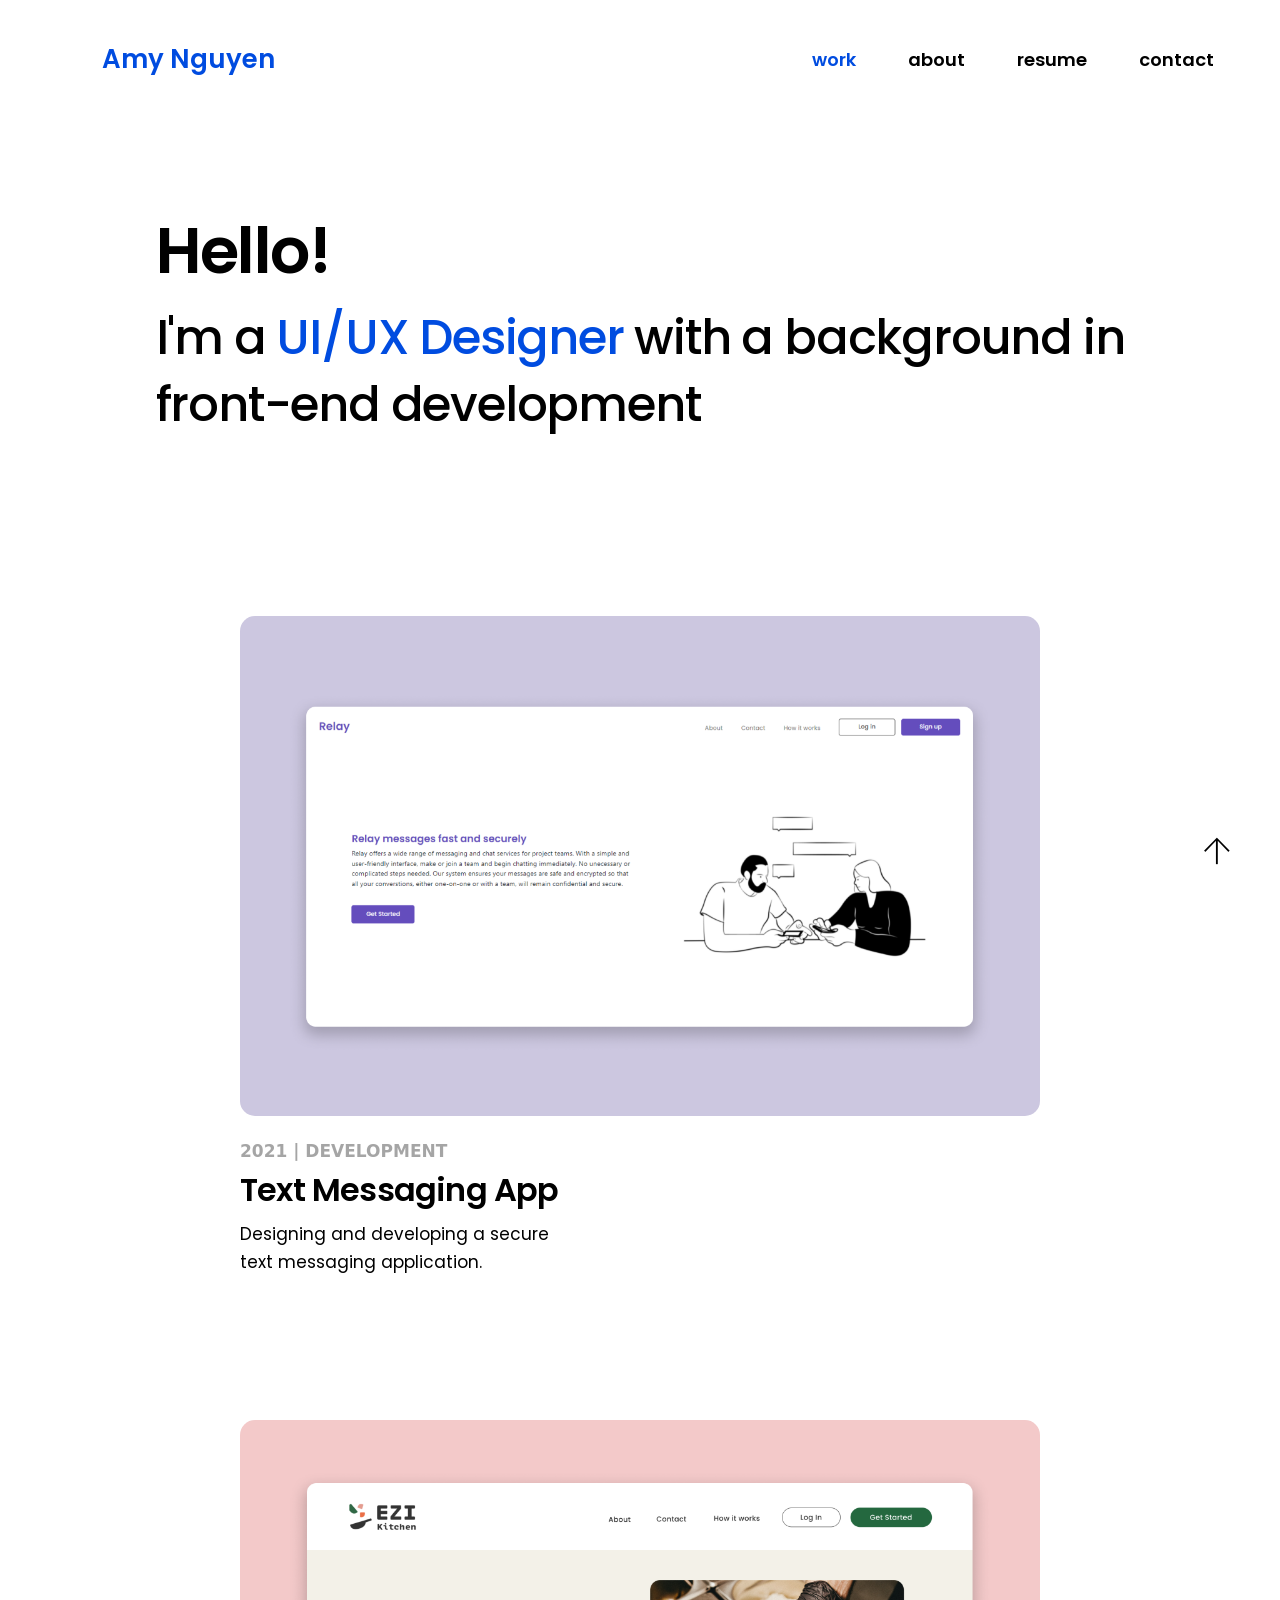
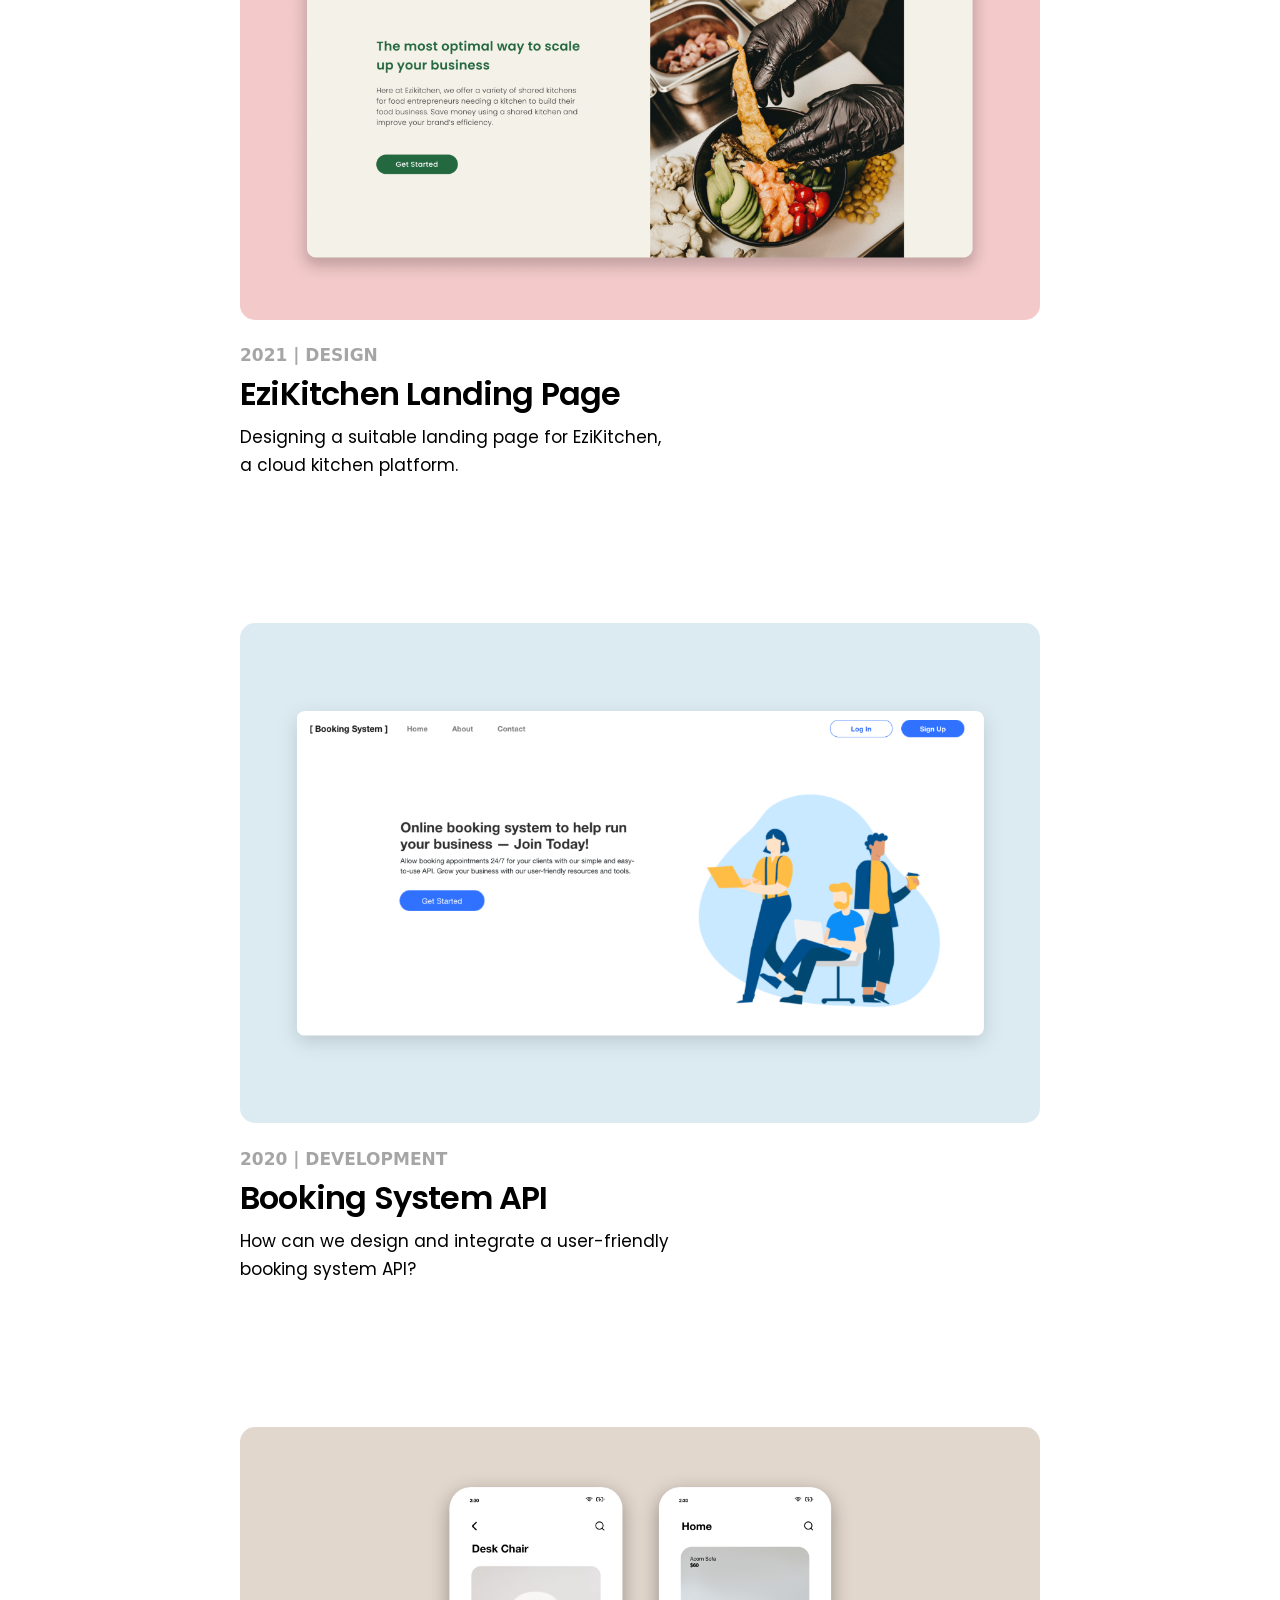
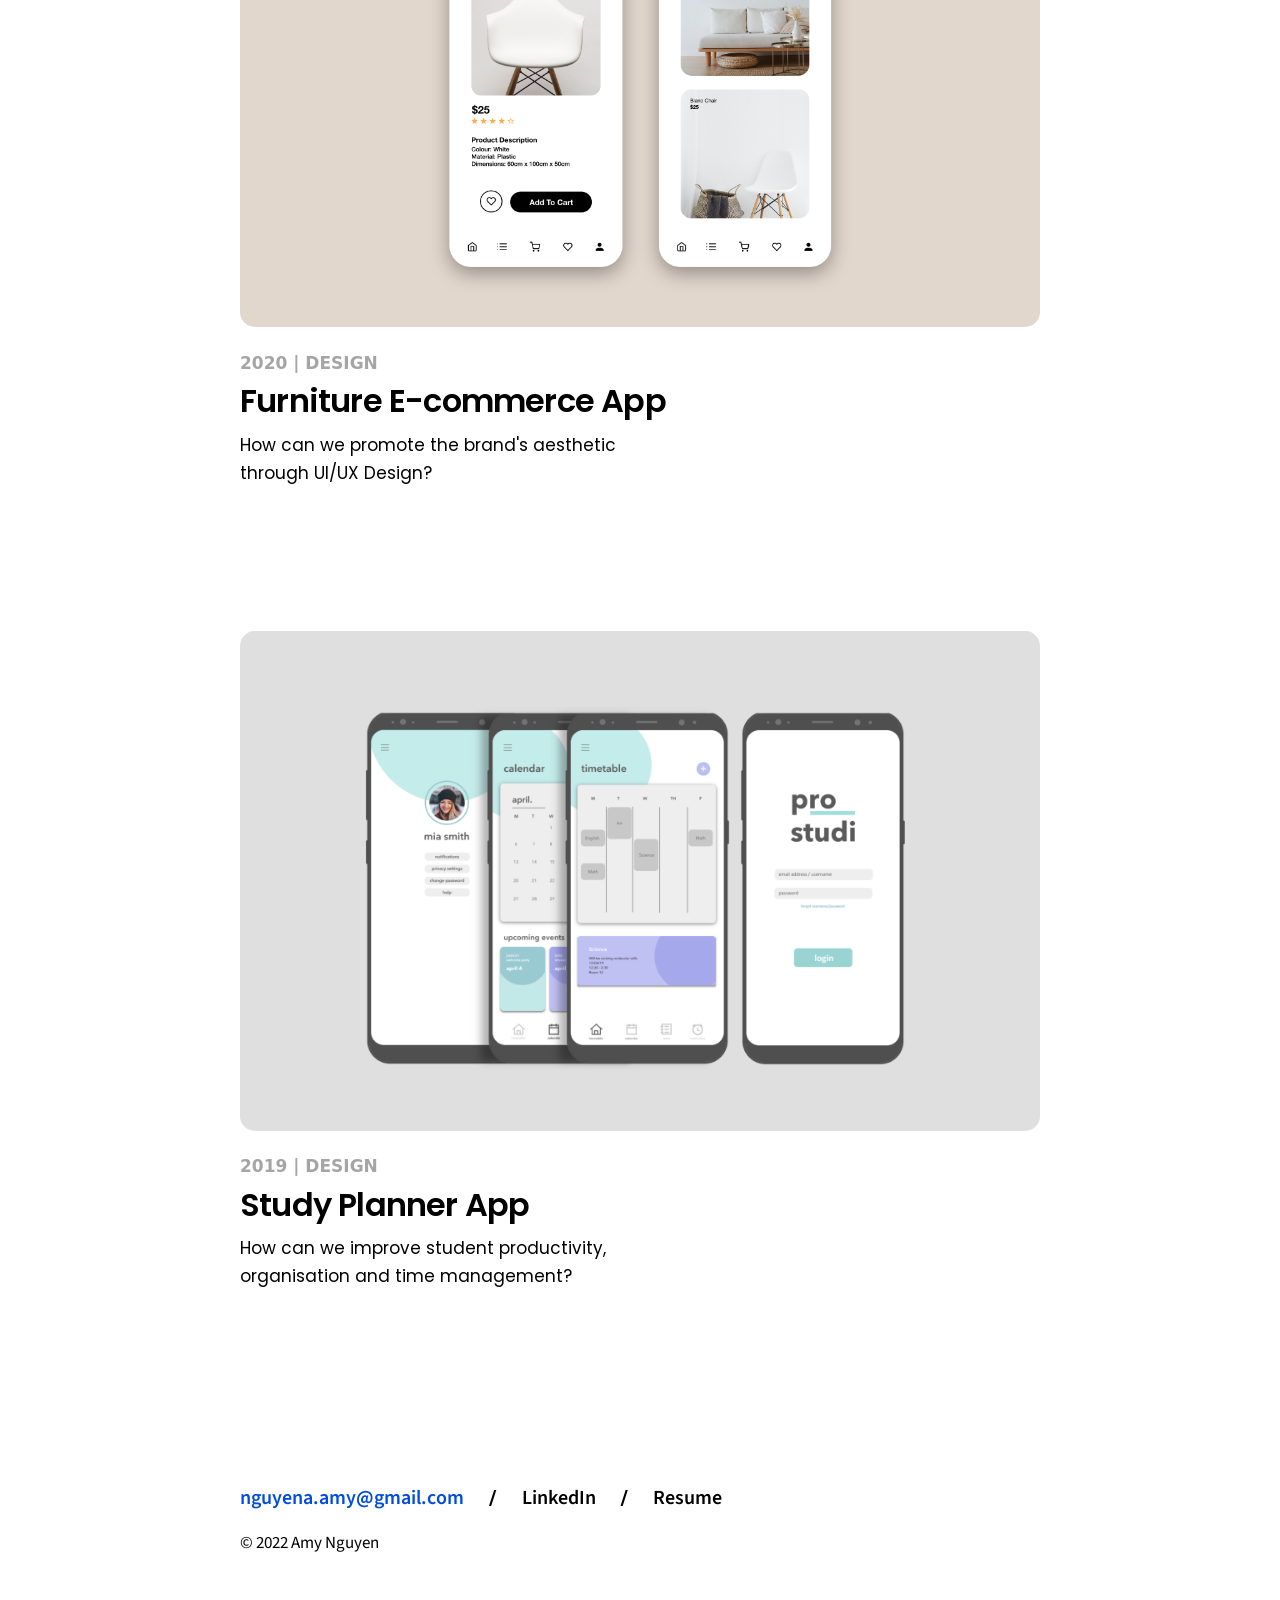
==== commit 6ee34174: "Update about.html" ====
--- a/index.html
+++ b/index.html
@@ -17,7 +17,7 @@
     <div class="container-fluid">
         <div class="d-flex justify-content-center">
             <header>
-                <h1 style="margin-bottom: -0.1em;">Hello,</h1>
+                <h1 style="margin-bottom: -0.1em;">Hello!</h1>
                 <div>
                     <h2 class="h2-md">
                         I'm a <span id="contrast-colour">UI/UX Designer </span> with a background in<br> front-end
--- a/css/main.css
+++ b/css/main.css
@@ -32,12 +32,17 @@
     line-height: 1.4em;
 }
 
+.col {
+    /* background-color: #004CE0; */
+}
+
 #contrast-colour {
     color: #004CE0;
 }
 
 a, ol, ul, li {
 	font-family: 'Source Sans Pro', Helvetica, sans-serif;
+    line-height: 28px;
 }
 
 li {
@@ -84,11 +89,25 @@
 	text-align: center;
 }
 
+.hdr-sml {
+    margin: 1em 0 3em 0;
+    font-size: 20px;
+    font-weight: 600;
+    font-family: 'Poppins', sans-serif;
+    text-align: center;
+}
+
 header {
 	/* background-color: #d1dedfc2; */
 	margin-top: 4em;
 	padding: 12em;
 }
+
+#center {
+    display: block;
+    margin-left: auto;
+    margin-right: auto;
+  }
 
 @media screen and (max-width: 1374px) {
 	header {
@@ -519,6 +538,11 @@
     width: auto;
 }
 
+.img-md {
+    height: 300px;
+    width: auto;
+}
+
 @media screen and (max-width: 800px) {
     .signature {
         height: 200px;
@@ -606,7 +630,7 @@
 	display: inline-block;
 	font-weight: 500;
 	height: 2.7em;
-	line-height: 2.3em;
+	line-height: 2.7em;
 	min-width: 5em;
 	margin-top: 0.5em;
 	margin: 0 0.3em 0.5em 0;
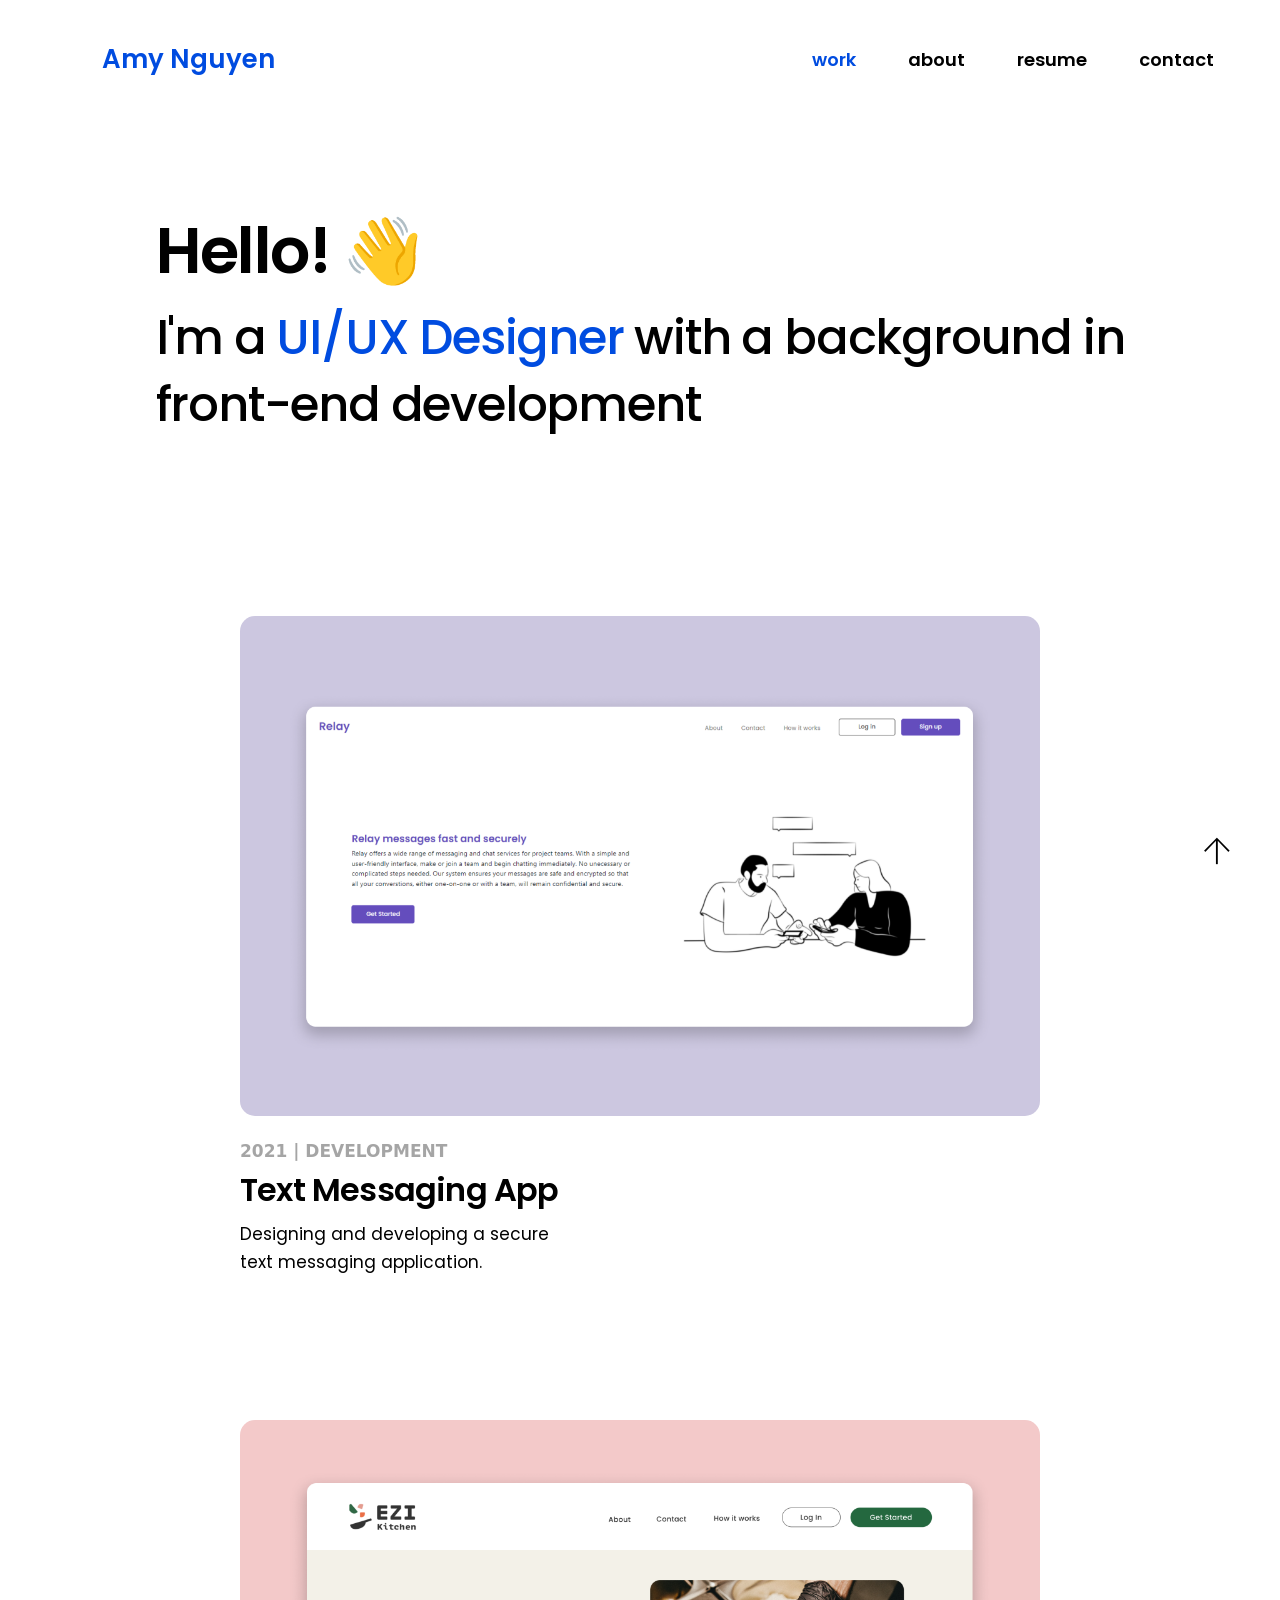
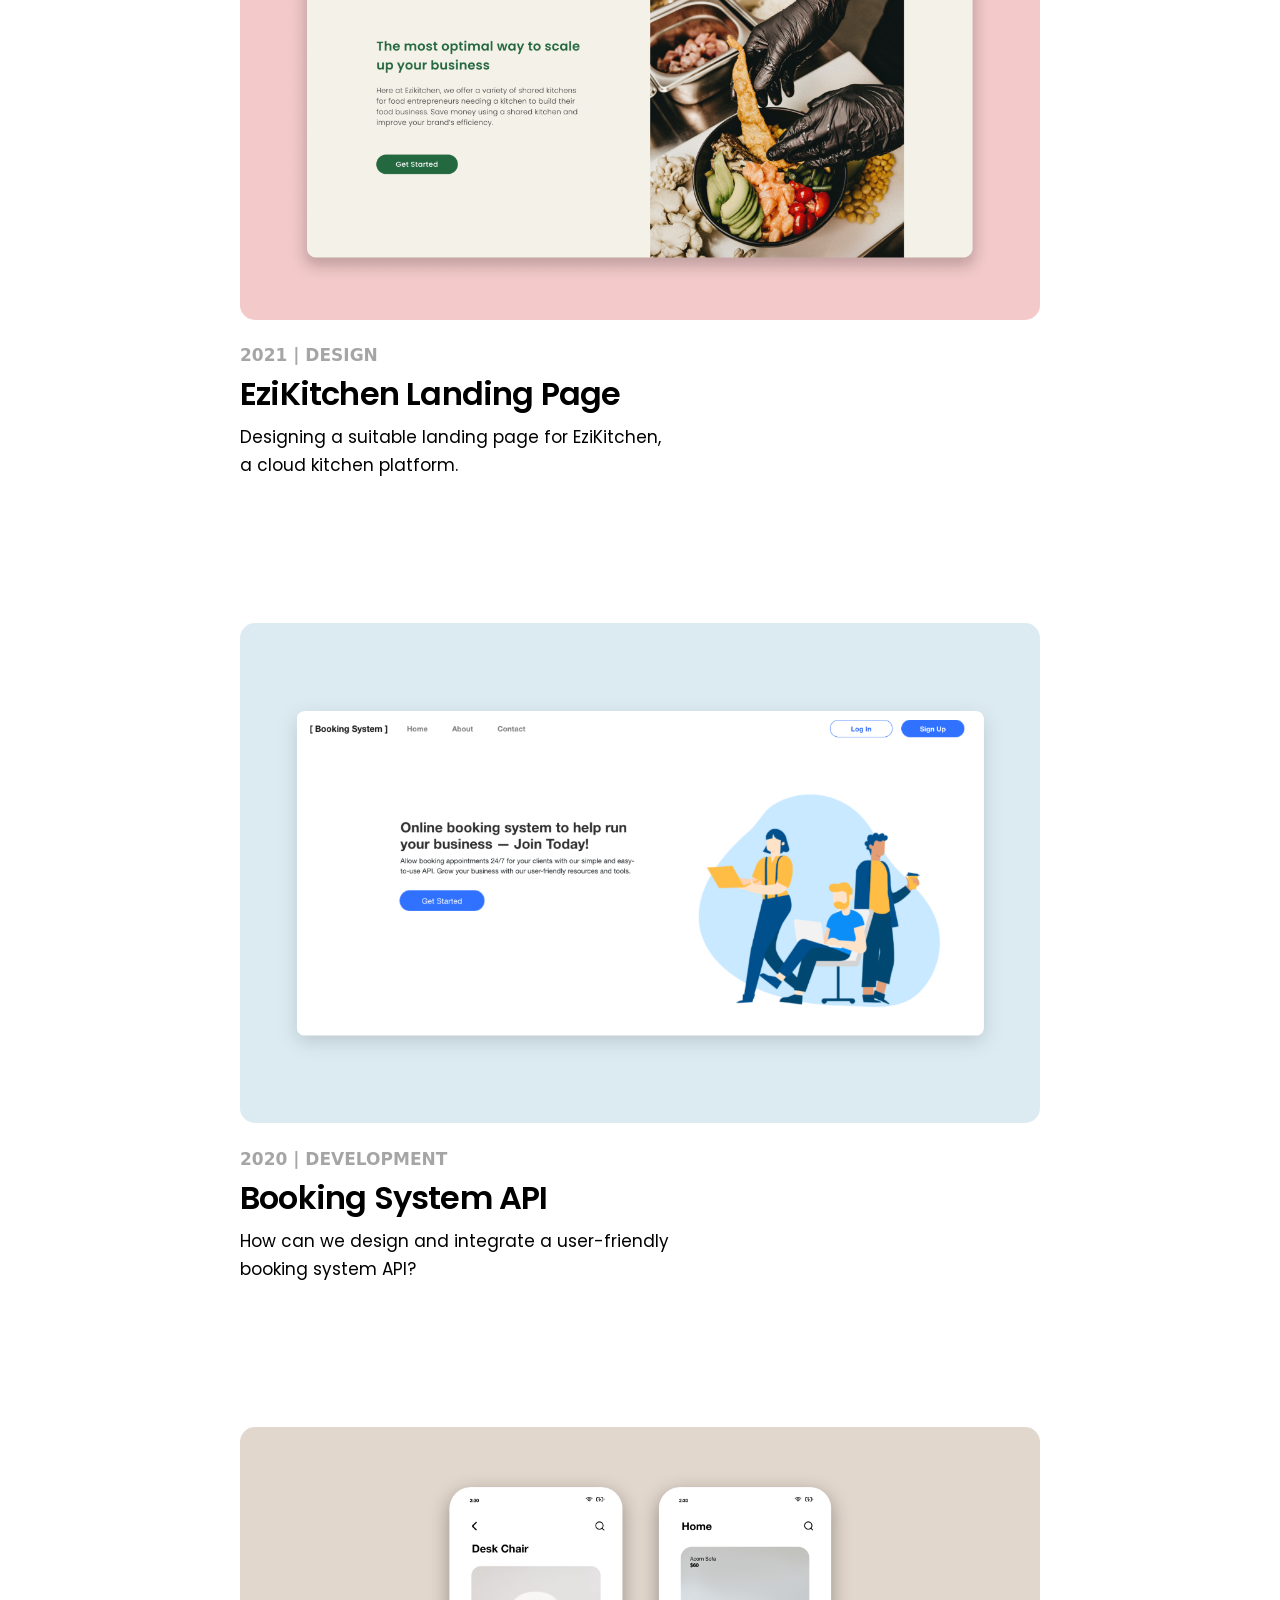
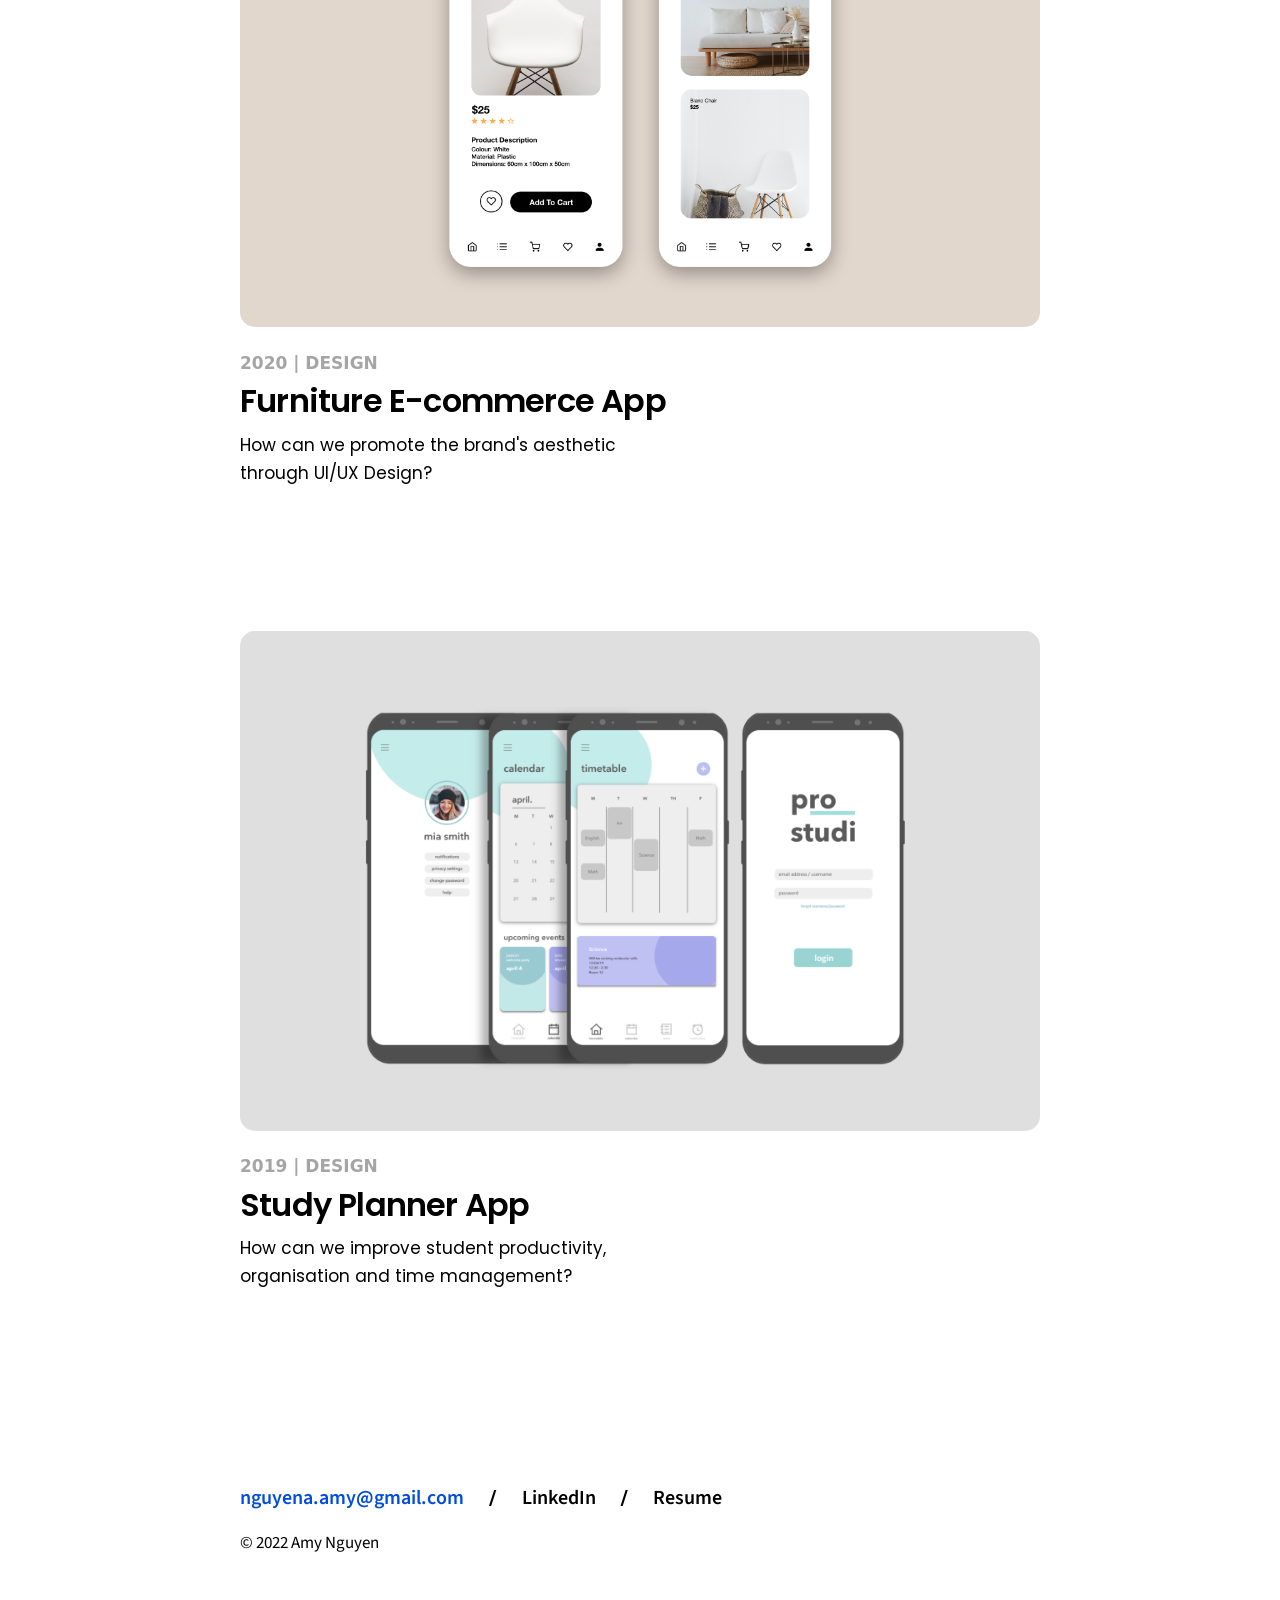
==== commit 4bdfed33: "Add background to about.html" ====
--- a/index.html
+++ b/index.html
@@ -17,7 +17,7 @@
     <div class="container-fluid">
         <div class="d-flex justify-content-center">
             <header>
-                <h1 style="margin-bottom: -0.1em;">Hello!</h1>
+                <h1 style="margin-bottom: -0.1em;">Hello! &#128075;</h1>
                 <div>
                     <h2 class="h2-md">
                         I'm a <span id="contrast-colour">UI/UX Designer </span> with a background in<br> front-end
--- a/css/main.css
+++ b/css/main.css
@@ -90,17 +90,26 @@
 }
 
 .hdr-sml {
-    margin: 1em 0 3em 0;
-    font-size: 20px;
+    margin: 1em 0 8.5em 0;
+    font-size: 18px;
     font-weight: 600;
     font-family: 'Poppins', sans-serif;
     text-align: center;
+}
+
+#bg {
+    background-color: #f7f7f7;
 }
 
 header {
 	/* background-color: #d1dedfc2; */
 	margin-top: 4em;
 	padding: 12em;
+}
+
+.about-footer {
+    text-align: center;
+    margin: 6em 0 6em 0;
 }
 
 #center {
@@ -254,11 +263,30 @@
 	row-gap: 3em;
 }
 
+#img-col {
+    padding: 0 12em 0 12em;
+}
+
+@media screen and (max-width: 1719px) {
+    #img-col {
+        padding: 0 7em 0 7em;
+    }
+}
+
 @media screen and (max-width: 1640px) {
 	.container-content {
 		margin-left: 16em;
 		margin-right: 18em;
 	}
+    #img-col {
+        padding: 0 2em 0 2em;
+    }
+}
+
+@media screen and (max-width: 1399px) {
+    #img-col {
+        padding: 0em;
+    }
 }
 
 @media screen and (max-width: 1355px) {
@@ -266,6 +294,21 @@
 		margin-left: 8em;
 		margin-right: 10em;
 	}
+    #img-col {
+        padding: 0em;
+    }
+}
+
+@media screen and (max-width: 1336px) {
+    #img-col {
+        padding: 0em;
+    }
+}
+
+@media screen and (max-width: 1335px) {
+    #img-col {
+        padding: 0em;
+    }
 }
 
 @media screen and (max-width: 1105px) {
@@ -273,6 +316,15 @@
 		margin-left: 2em;
 		margin-right: 4em;
 	}
+    #img-col {
+        padding: 0em;
+    }
+}
+
+@media screen and (max-width: 1024px) {
+    #img-col {
+        padding: 0em;
+    }
 }
 
 @media screen and (max-width: 910px) {
@@ -539,7 +591,7 @@
 }
 
 .img-md {
-    height: 300px;
+    height: 310px;
     width: auto;
 }
 
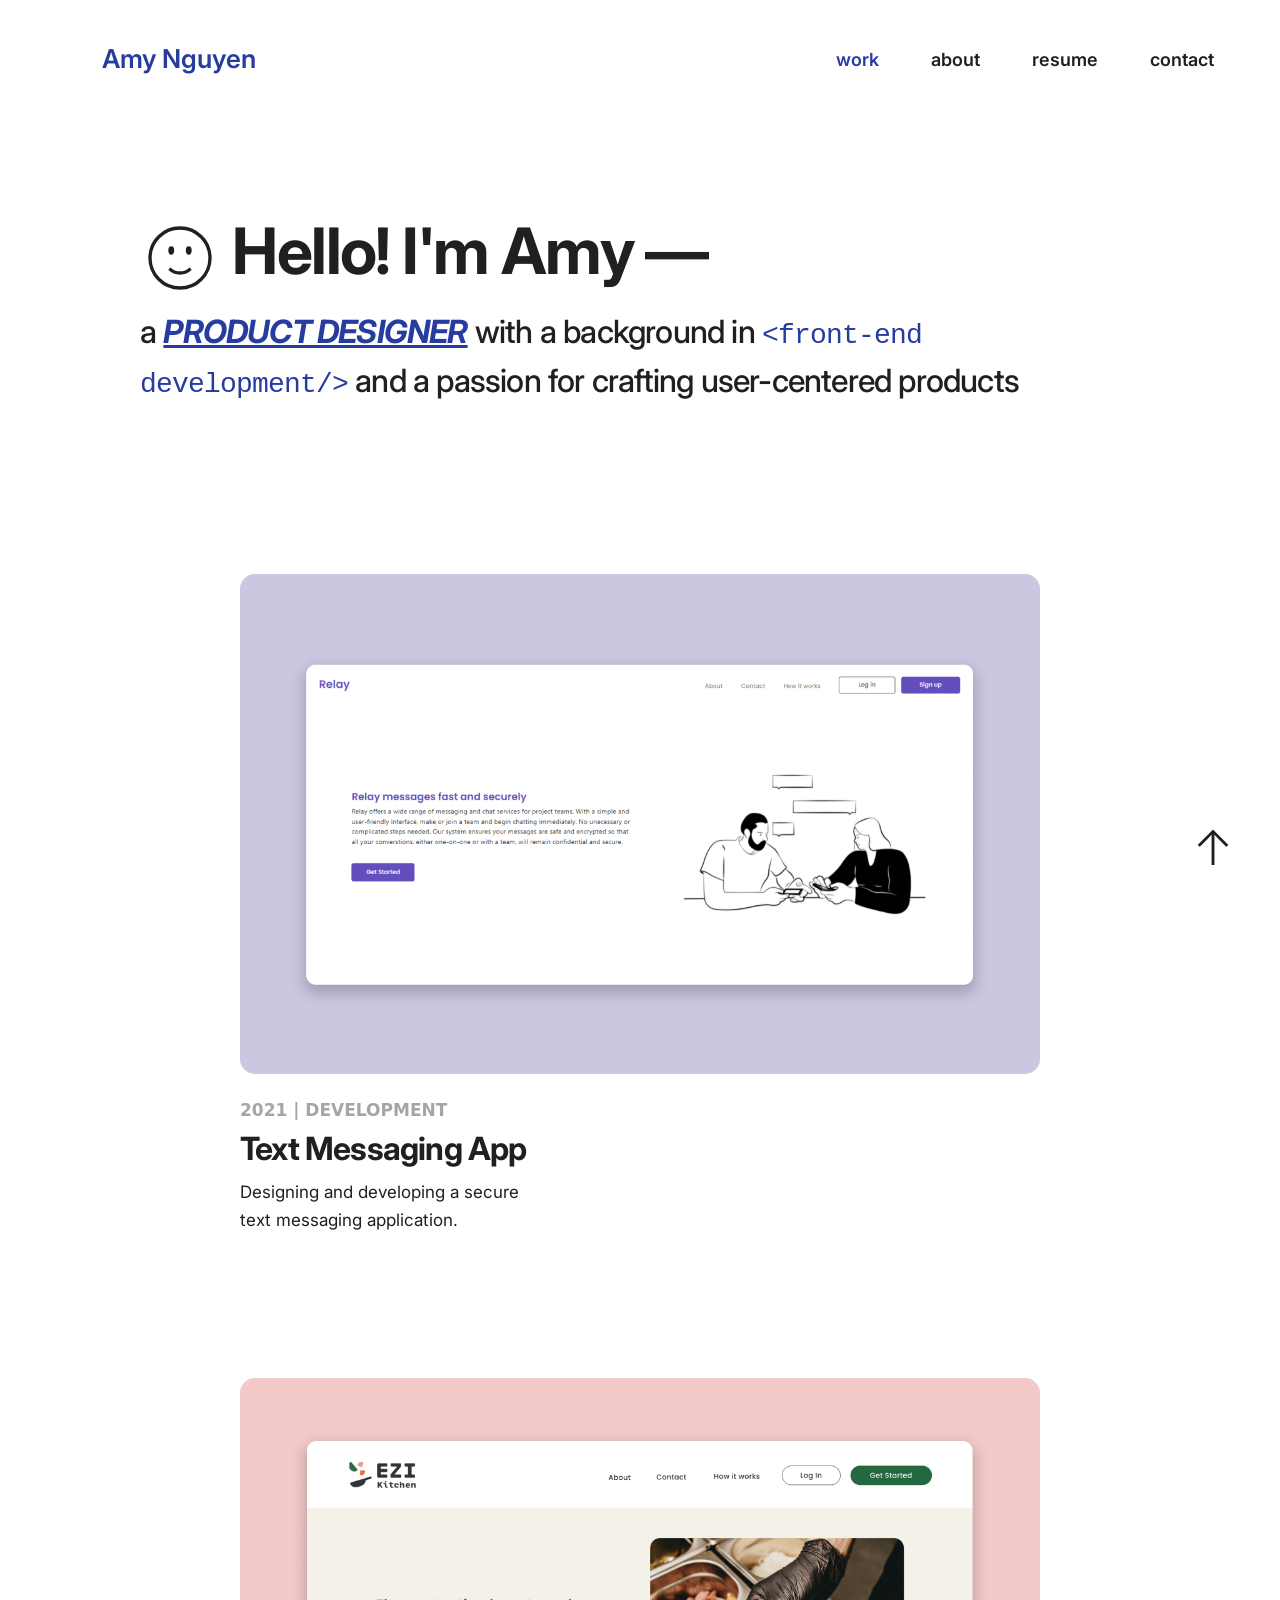
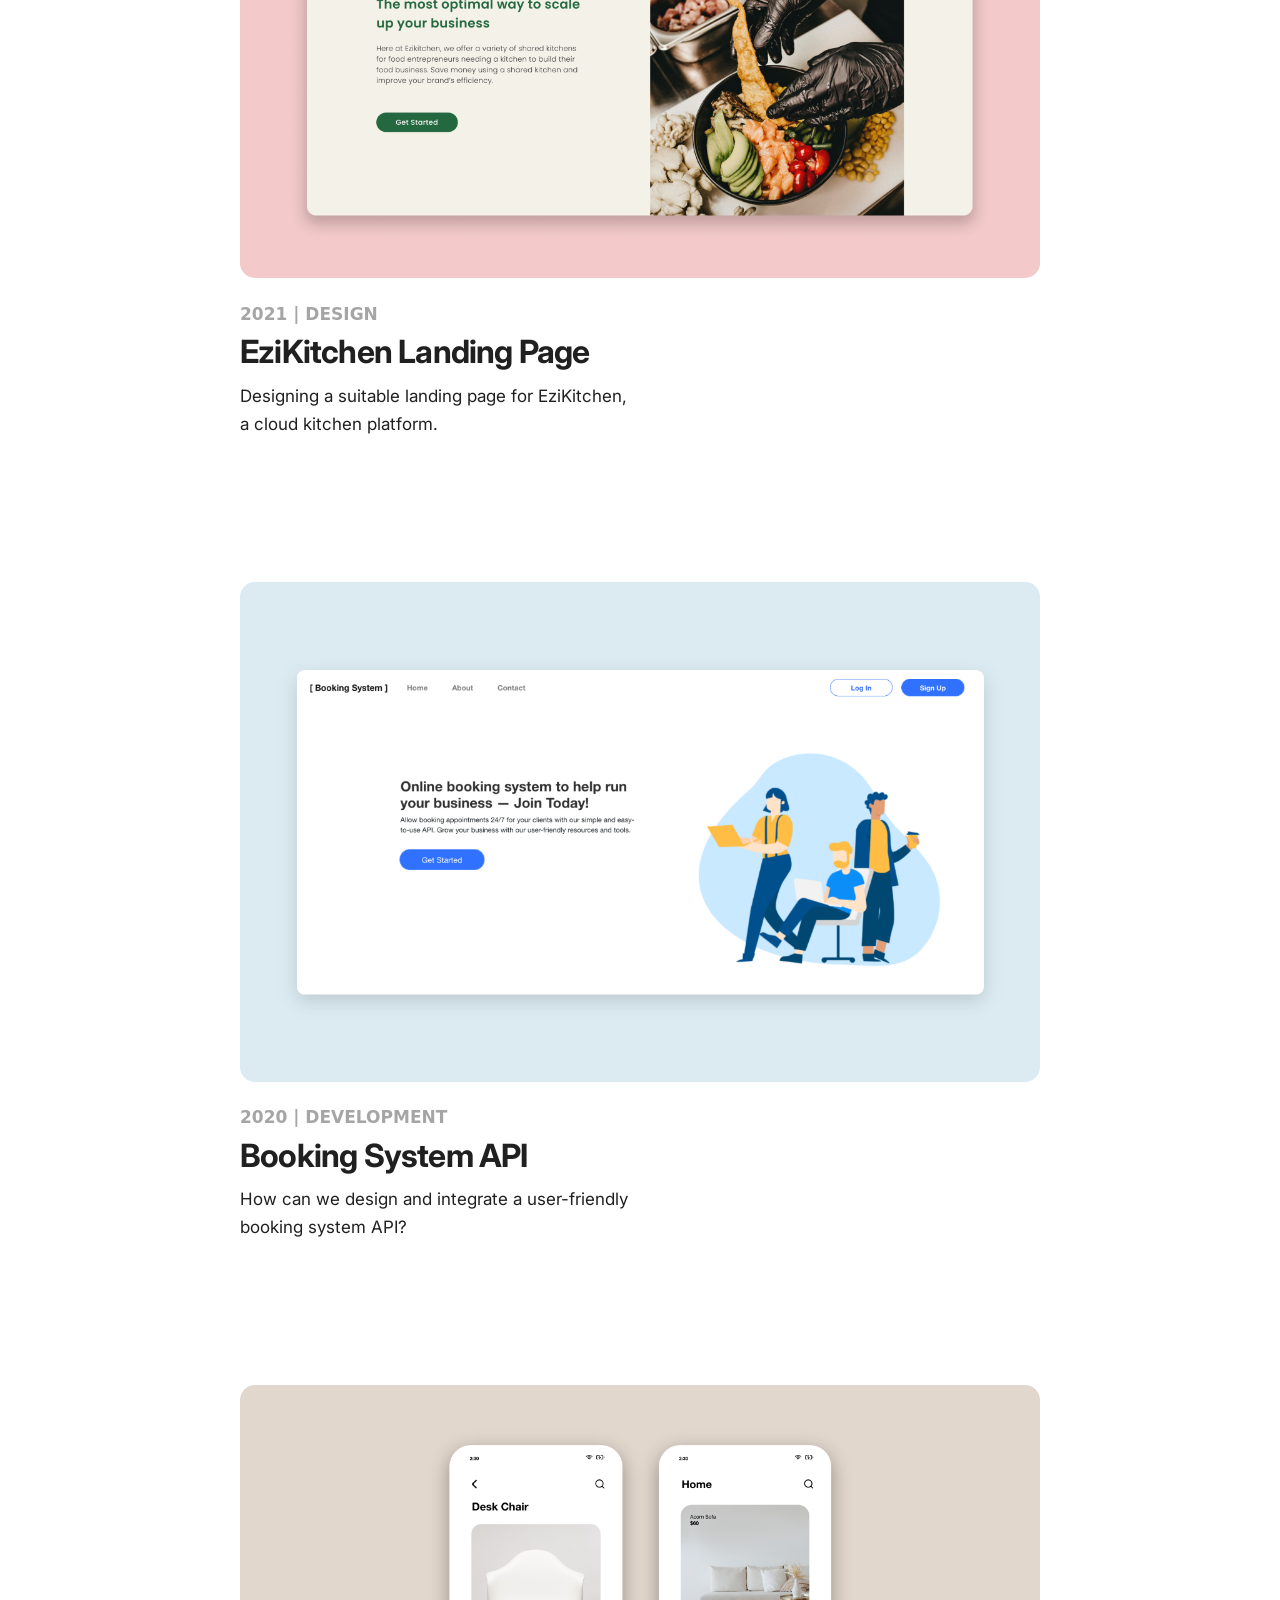
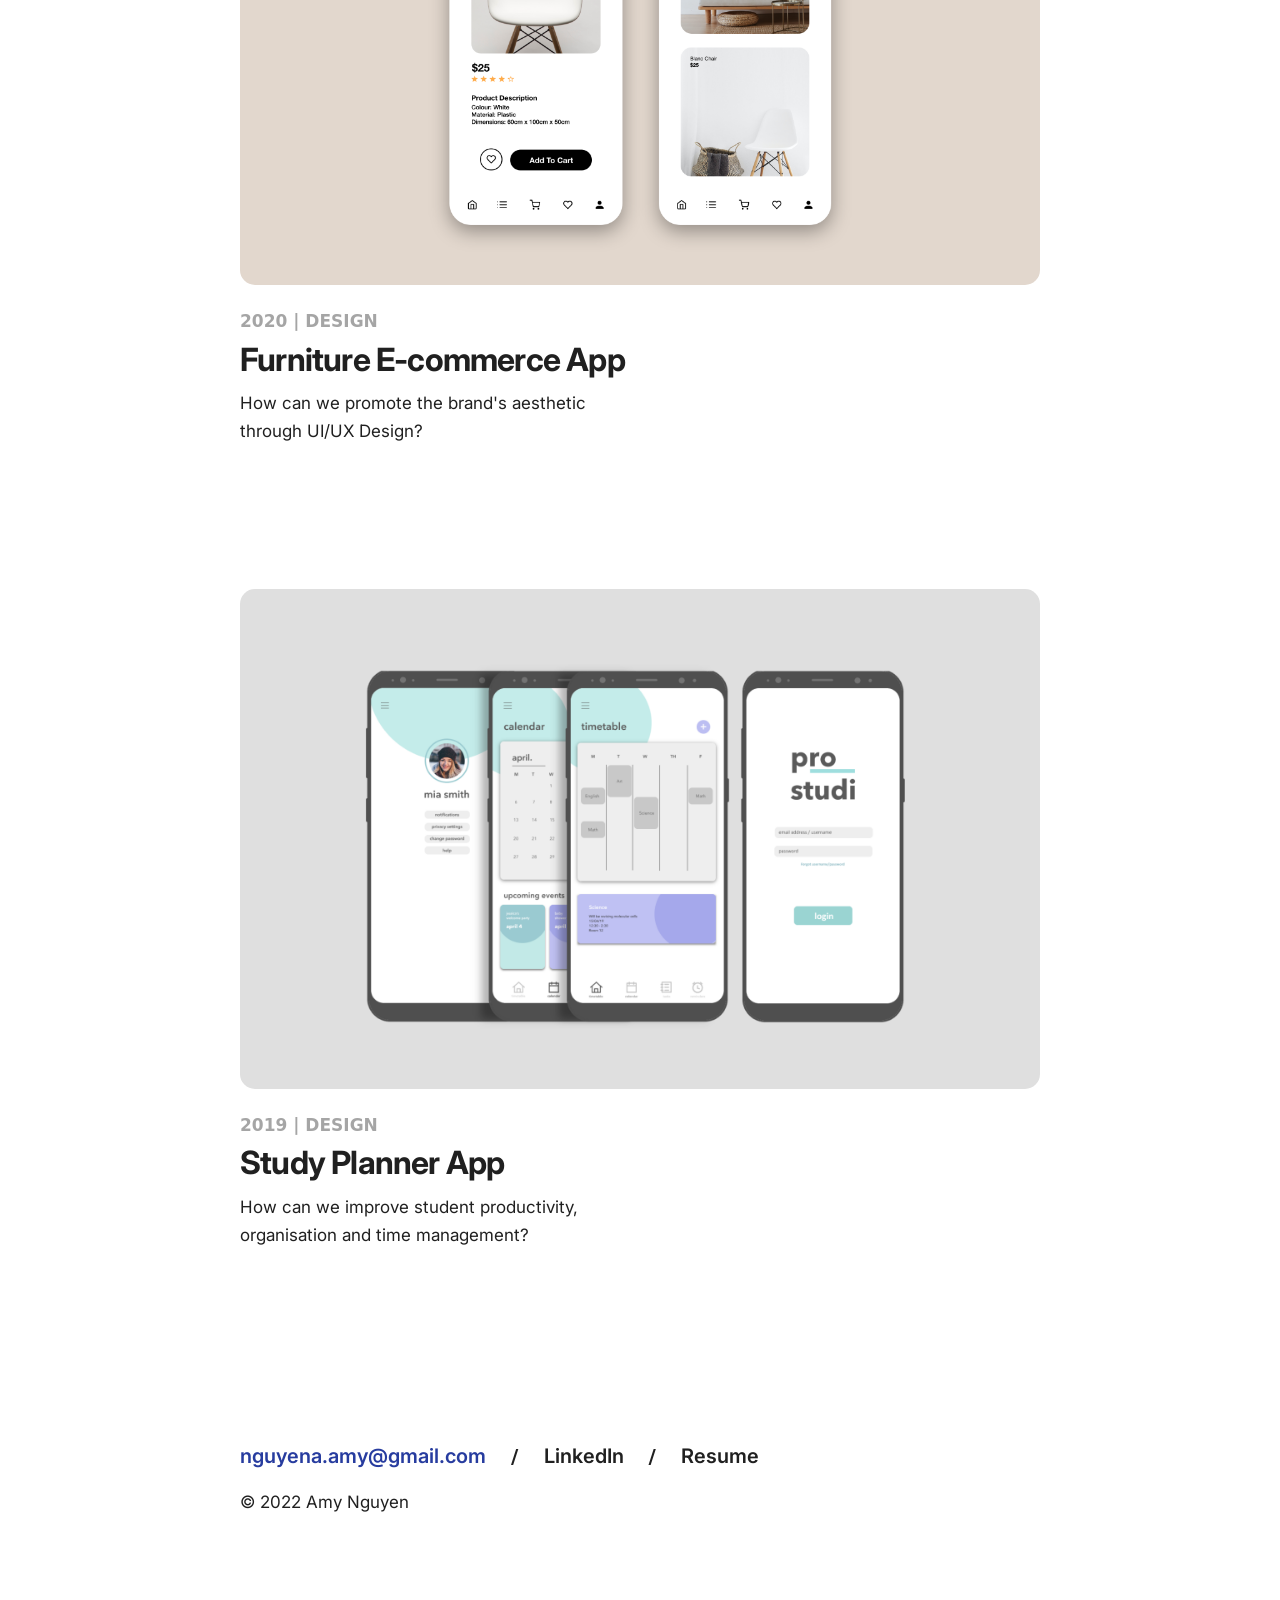
==== commit 5c60ebb8: "Update font family and colours" ====
--- a/index.html
+++ b/index.html
@@ -17,12 +17,17 @@
     <div class="container-fluid">
         <div class="d-flex justify-content-center">
             <header>
-                <h1 style="margin-bottom: -0.1em;">Hello! &#128075;</h1>
+                
+                <h1 style="margin-bottom: 0px;">
+                    <svg xmlns="http://www.w3.org/2000/svg" width="8%" height="auto" fill="none" viewBox="0 0 24 24" strokeWidth={1.5} stroke="currentColor" className="w-6 h-6">
+                        <path strokeLinecap="round" strokeLinejoin="round" d="M15.182 15.182a4.5 4.5 0 01-6.364 0M21 12a9 9 0 11-18 0 9 9 0 0118 0zM9.75 9.75c0 .414-.168.75-.375.75S9 10.164 9 9.75 9.168 9 9.375 9s.375.336.375.75zm-.375 0h.008v.015h-.008V9.75zm5.625 0c0 .414-.168.75-.375.75s-.375-.336-.375-.75.168-.75.375-.75.375.336.375.75zm-.375 0h.008v.015h-.008V9.75z" />
+                    </svg>
+                    Hello! I'm Amy —
+                </h1>
                 <div>
-                    <h2 class="h2-md">
-                        I'm a <span id="contrast-colour">UI/UX Designer </span> with a background in<br> front-end
-                        development
-                    </h2>
+                    <h3 class="h2-md">
+                        a <span id="contrast-colour" style="font-weight: 700;"><i><u>PRODUCT DESIGNER</u></i></span> with a background in <code id="contrast-colour">&lt;front-end development/&gt;</code> and a passion for crafting user-centered products
+                    </h3>
                 </div>
             </header>
         </div>
--- a/css/main.css
+++ b/css/main.css
@@ -1,15 +1,13 @@
-@import url('https://fonts.googleapis.com/css?family=Source+Sans+Pro:300,400');
-/* @import url('https://fonts.googleapis.com/css2?family=Playfair+Display:wght@600&family=Source+Sans+Pro:ital,wght@1,200&display=swap'); */
-@import url('https://fonts.googleapis.com/css2?family=Poppins:wght@400;500;600;700&display=swap');
+@import url('https://fonts.googleapis.com/css2?family=Inter:wght@400;500;600;700&family=Source+Code+Pro:wght@500&display=swap');
 html, body {
 	margin: 0;
 	text-align: left;
-	color: #000000;
+	color: #202020;
 }
 
 h1, h2, h3 {
-	font-family: 'Poppins', sans-serif;
-	font-weight: 600;
+	font-family: 'Inter', sans-serif;
+	font-weight: 700;
 	line-height: 1.85;
 	margin: 0 0 0.7em 0;
 	letter-spacing: -0.025em;
@@ -37,11 +35,11 @@
 }
 
 #contrast-colour {
-    color: #004CE0;
+    color: #273C9F;
 }
 
 a, ol, ul, li {
-	font-family: 'Source Sans Pro', Helvetica, sans-serif;
+	font-family: 'Inter', 'Source Sans Pro', Helvetica, sans-serif;
     line-height: 28px;
 }
 
@@ -52,18 +50,18 @@
 p {
 	margin-top: 1em;
 	font-size: 17px;
-	font-family: 'Source Sans Pro', Helvetica, sans-serif;
+	font-family: 'Inter', 'Source Sans Pro', Helvetica, sans-serif;
     line-height: 28px;
 }
 
 .p-sub {
 	margin-top: -1.3em;
-    font-family: 'Poppins', sans-serif;
+    font-family: 'Inter', sans-serif;
 }
 
 .p-sub-right {
 	margin-top: -1.3em;
-    font-family: 'Poppins', sans-serif;
+    font-family: 'Inter', sans-serif;
     text-align: right;
 }
 
@@ -93,7 +91,7 @@
     margin: 1em 0 8.5em 0;
     font-size: 18px;
     font-weight: 600;
-    font-family: 'Poppins', sans-serif;
+    font-family: 'Inter', sans-serif;
     text-align: center;
 }
 
@@ -189,7 +187,7 @@
 
 footer {
 	/* background-color: #b6e4c2c2; */
-    font-family: 'Poppins', sans-serif;
+    font-family: 'Inter', sans-serif;
 	text-align: left;
 	position: relative;
 	bottom: 0;
@@ -208,12 +206,12 @@
     text-decoration: none;
     font-size: 20px;
     font-weight: 600;
-    color: #000000;
+    color: #202020;
 }
 
 .footer-link:hover {
     transition: 0.3s ease-in;
-    color: #004CE0;
+    color: #273C9F;
 }
 
 .footer-div {
@@ -375,7 +373,7 @@
 }
 
 .current-page {
-	color: #004CE0;
+	color: #273C9F;
 }
 
 /* Nav */
@@ -414,8 +412,8 @@
 	display: block;
 	font-size: 18px;
     font-weight: 600;
-	font-family: 'Poppins', sans-serif;
-	color: #000000;
+	font-family: 'Inter', sans-serif;
+	color: #202020;
 	text-align: center;
 	padding: 14px 26px;
 	line-height: 1em;
@@ -424,7 +422,7 @@
 }
 
 nav li a:hover {
-	color: #004CE0;
+	color: #273C9F;
 	transition: 0.2s ease-in;
 }
 
@@ -437,7 +435,7 @@
 
 .brand {
     font-size: 26px;
-    color: #004CE0;
+    color: #273C9F;
 }
 
 .menu-icon {
@@ -676,8 +674,8 @@
 
 .main-btn {
 	border-radius: 0px;
-	border: 1.8px solid #000000;
-	color: #000000;
+	border: 1.8px solid #202020;
+	color: #202020;
 	cursor: pointer;
 	display: inline-block;
 	font-weight: 500;
@@ -699,15 +697,15 @@
 }
 
 .main-btn:hover {
-    color: #000000;
+    color: #202020;
 	-webkit-transform: scale(1.05);
 	transform: scale(1.05);
 }
 
 .btn-small {
 	border-radius: 0px;
-	border: 1.8px solid #000000;
-	color: #000000;
+	border: 1.8px solid #202020;
+	color: #202020;
 	cursor: pointer;
 	display: inline-block;
 	font-weight: 500;
@@ -767,7 +765,7 @@
 
 #go-to-top {
 	text-decoration: none;
-	color: #000000;
+	color: #202020;
 	font-size: 3em;
 	font-weight: 300;
 	position: fixed;
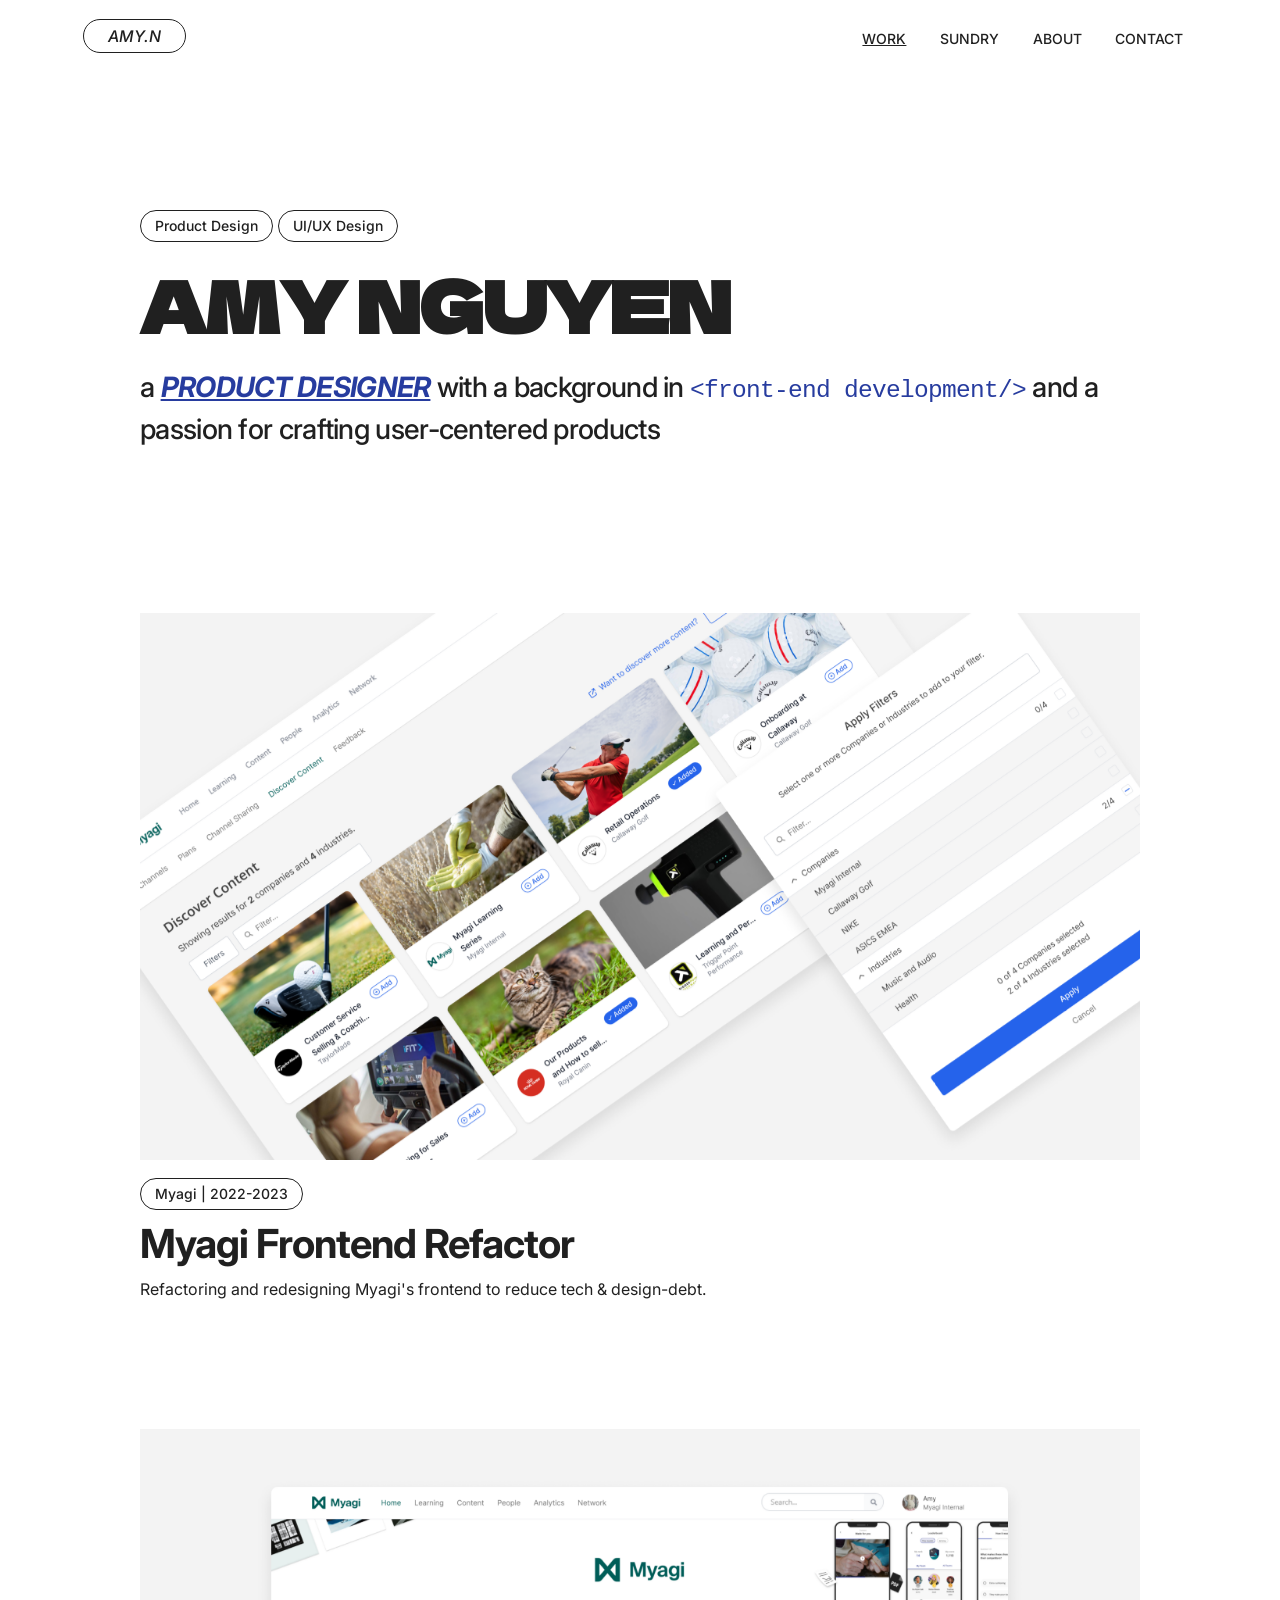
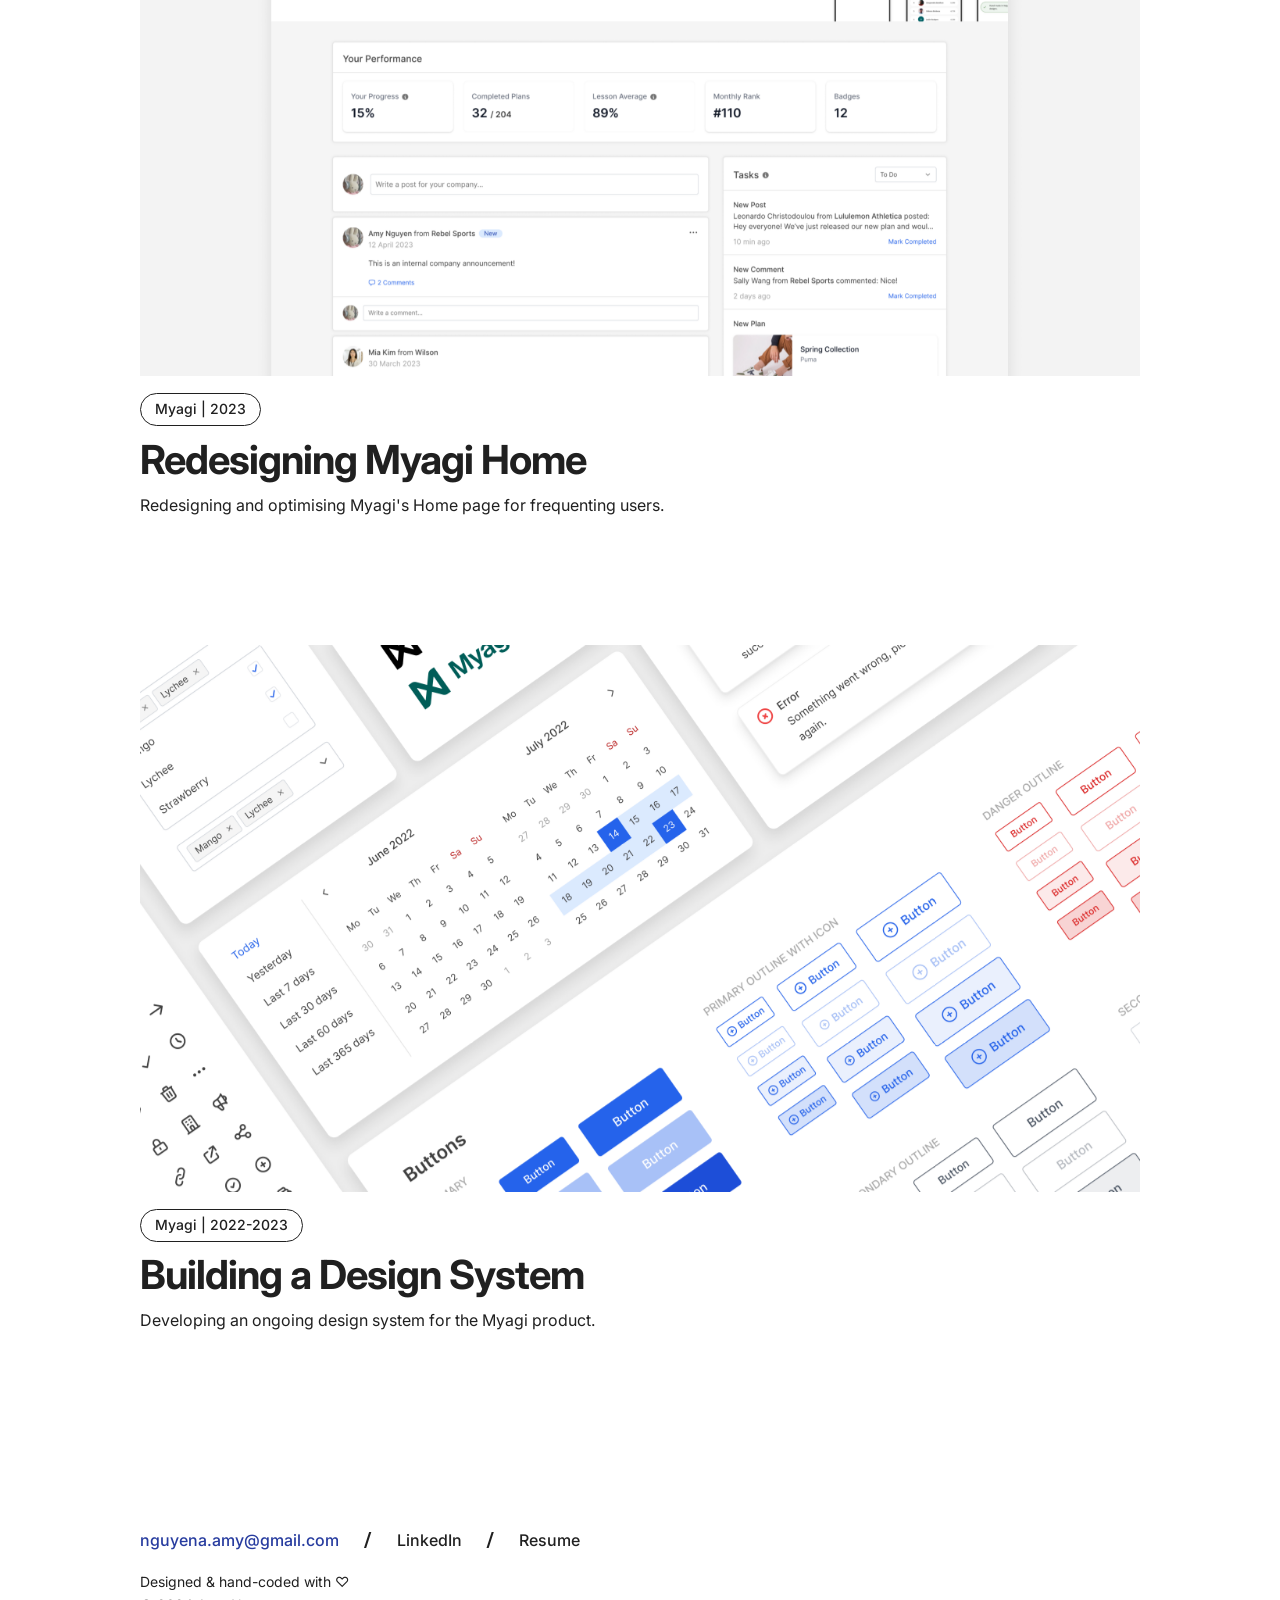
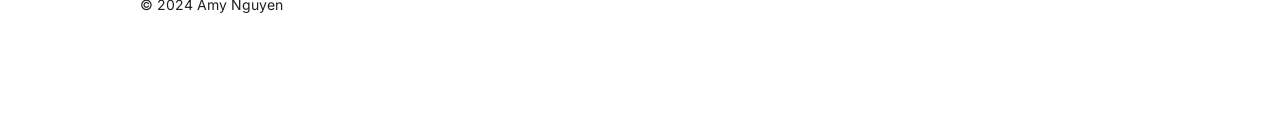
==== commit 4c900c1e: "Update styling and content" ====
--- a/index.html
+++ b/index.html
@@ -2,177 +2,193 @@
 <html>
 
 <head>
-    <link rel="icon" href="images/favicon.png">
+    <link rel="icon" href="images/misc/favicon.png">
     <title>Amy Nguyen</title>
     <meta charset="utf-8" />
-    <meta name="viewport" content="width=device-width, initial-scale=1, user-scalable=no" />
+    <meta name="viewport" content="width=device-width, initial-scale=1">
     <!-- CSS only -->
-    <link href="https://cdn.jsdelivr.net/npm/bootstrap@5.1.3/dist/css/bootstrap.min.css" rel="stylesheet"
-        integrity="sha384-1BmE4kWBq78iYhFldvKuhfTAU6auU8tT94WrHftjDbrCEXSU1oBoqyl2QvZ6jIW3" crossorigin="anonymous">
+    <link href="https://cdn.jsdelivr.net/npm/bootstrap@5.3.2/dist/css/bootstrap.min.css" rel="stylesheet" integrity="sha384-T3c6CoIi6uLrA9TneNEoa7RxnatzjcDSCmG1MXxSR1GAsXEV/Dwwykc2MPK8M2HN" crossorigin="anonymous">
     <link rel="stylesheet" href="css/main.css" />
     <link rel="stylesheet" href="https://cdnjs.cloudflare.com/ajax/libs/font-awesome/4.7.0/css/font-awesome.min.css">
 </head>
 
 <body>
-    <div class="container-fluid">
-        <div class="d-flex justify-content-center">
-            <header>
-                
-                <h1 style="margin-bottom: 0px;">
-                    <svg xmlns="http://www.w3.org/2000/svg" width="8%" height="auto" fill="none" viewBox="0 0 24 24" strokeWidth={1.5} stroke="currentColor" className="w-6 h-6">
-                        <path strokeLinecap="round" strokeLinejoin="round" d="M15.182 15.182a4.5 4.5 0 01-6.364 0M21 12a9 9 0 11-18 0 9 9 0 0118 0zM9.75 9.75c0 .414-.168.75-.375.75S9 10.164 9 9.75 9.168 9 9.375 9s.375.336.375.75zm-.375 0h.008v.015h-.008V9.75zm5.625 0c0 .414-.168.75-.375.75s-.375-.336-.375-.75.168-.75.375-.75.375.336.375.75zm-.375 0h.008v.015h-.008V9.75z" />
-                    </svg>
-                    Hello! I'm Amy —
-                </h1>
-                <div>
-                    <h3 class="h2-md">
-                        a <span id="contrast-colour" style="font-weight: 700;"><i><u>PRODUCT DESIGNER</u></i></span> with a background in <code id="contrast-colour">&lt;front-end development/&gt;</code> and a passion for crafting user-centered products
-                    </h3>
+    <div class="desktop-view">
+        <!-- Navigation Bar -->
+        <nav>
+            <ul>
+                <li><a href="index.html" class="brand">AMY.N</a></li>
+                <div id="nav-right">
+                    <li><a href="index.html" class="current-page">WORK</a></li>
+                    <li><a href="sundry.html">SUNDRY</a></li>
+                    <li><a href="about.html">ABOUT</a></li>
+                    <li><a href="contact.html">CONTACT</a></li>
                 </div>
-            </header>
-        </div>
-
-        <!-- Right Nav -->
-        <nav class="menu-icon" id="nav-right" onclick="toggleMenu()">
-            <div onclick="openMenu()">
-                <div onclick="menu(this)">
-                    <span class="line-1"></span>
-                    <span class="line-2"></span>
-                    <span class="line-3"></span>
-                </div>
-            </div>
-            <ul class="menu-main">
-                <li><a href="index.html" class="current-page">work</a></li>
-                <li><a href="about.html">about</a></li>
-                <li><a href="images/Resume.pdf" download="Amy_Nguyen_Resume">resume</a></li>
-                <li><a href="contact.html">contact</a></li>
-            </ul>
-            <ul class="menu-content" id="menu">
-                <li><a href="index.html" class="current-page">work</a></li>
-                <li><a href="about.html">about</a></li>
-                <li><a href="images/Resume.pdf" download="Amy_Nguyen_Resume">resume</a></li>
-                <li><a href="contact.html">contact</a></li>
             </ul>
         </nav>
 
-        <!-- Left Nav -->
-        <nav id="nav-left">
-            <ul>
-                <li><a href="index.html" class="brand">Amy Nguyen</a></li>
-            </ul>
-        </nav>
+        <!-- <nav class="menu-icon" id="nav-right" onclick="toggleMenu()">
+                <div onclick="openMenu()">
+                    <div onclick="menu(this)">
+                        <span class="line-1"></span>
+                        <span class="line-2"></span>
+                        <span class="line-3"></span>
+                    </div>
+                </div>
+                <ul class="menu-main">
+                    <li><a href="index.html" class="current-page">work</a></li>
+                    <li><a href="play.html">play</a></li>
+                    <li><a href="about.html">about</a></li>
+                    <li><a href="contact.html">contact</a></li>
+                </ul>
+                <ul class="menu-content" id="menu">
+                    <li><a href="index.html" class="current-page">work</a></li>
+                    <li><a href="play.html">play</a></li>
+                    <li><a href="about.html">about</a></li>
+                    <li><a href="contact.html">contact</a></li>
+                </ul>
+            </nav>
 
-        <!-- Main Content -->
-        <div class="row">
-            <div class="col">
+            <nav id="nav-left">
+                <ul>
+                    <li><a href="index.html" class="brand"><i>AMY.N</i></a></li>
+                </ul>
+            </nav> -->
+
+        <!-- Content Container -->
+        <div class="container-fluid">
+            <!-- <div class="d-flex justify-content-center">
+                <header>
+                    
+                    <h1 style="margin-bottom: 0px;">
+                        <svg xmlns="http://www.w3.org/2000/svg" width="8%" height="auto" fill="none" viewBox="0 0 24 24" strokeWidth={1.5} stroke="currentColor" className="w-6 h-6">
+                            <path strokeLinecap="round" strokeLinejoin="round" d="M15.182 15.182a4.5 4.5 0 01-6.364 0M21 12a9 9 0 11-18 0 9 9 0 0118 0zM9.75 9.75c0 .414-.168.75-.375.75S9 10.164 9 9.75 9.168 9 9.375 9s.375.336.375.75zm-.375 0h.008v.015h-.008V9.75zm5.625 0c0 .414-.168.75-.375.75s-.375-.336-.375-.75.168-.75.375-.75.375.336.375.75zm-.375 0h.008v.015h-.008V9.75z" />
+                        </svg>
+                        Hello! I'm <a class="text-hover" style="color: #202020;">Amy</a> —
+                    </h1>
+                    <div>
+                        <h4 class="h2-md">
+                            a <span id="contrast-colour" style="font-weight: 700;"><i><u>PRODUCT DESIGNER</u></i></span> with a background in <code id="contrast-colour">&lt;front-end development/&gt;</code> and a passion for crafting user-centered products
+                        </h4>
+                    </div>
+                </header>
+            </div> -->
+
+            <!-- Main Content -->
+            <div class="row">
                 <div class="d-flex justify-content-center">
-                    <div class="image">
-                        <a href="relay.html"><img src="images/relay/relay_cover.png" alt="Relay"
-                                id="img-hover"></a>
+                    <header>
                         <div>
-                            <h5 class="tag" id="mt-1">2021 | DEVELOPMENT</h5>
-                            <h3>Text Messaging App</h3>
-                            <p class="p-sub">Designing and developing a secure <br>text messaging application.
-                            </p>
+                            <h5 class="tag" id="mt-1">Product Design</h5>
+                            <h5 class="tag" id="mt-1">UI/UX Design</h5>
+                        </div>
+                        <h1 class="name" style="margin-bottom: 0px;">
+                            <!-- <svg xmlns="http://www.w3.org/2000/svg" width="8%" height="auto" fill="none" viewBox="0 0 24 24" strokeWidth={1.5} stroke="currentColor" className="w-6 h-6">
+                                <path strokeLinecap="round" strokeLinejoin="round" d="M15.182 15.182a4.5 4.5 0 01-6.364 0M21 12a9 9 0 11-18 0 9 9 0 0118 0zM9.75 9.75c0 .414-.168.75-.375.75S9 10.164 9 9.75 9.168 9 9.375 9s.375.336.375.75zm-.375 0h.008v.015h-.008V9.75zm5.625 0c0 .414-.168.75-.375.75s-.375-.336-.375-.75.168-.75.375-.75.375.336.375.75zm-.375 0h.008v.015h-.008V9.75z" />
+                            </svg> -->
+                            AMY NGUYEN
+                        </h1>
+                        <div>
+                            <h4 class="h2-md">
+                                a <span id="contrast-colour" style="font-weight: 700;"><i><u>PRODUCT DESIGNER</u></i></span> with a background in <code id="contrast-colour">&lt;front-end development/&gt;</code> and a passion for crafting user-centered products
+                            </h4>
+                        </div>
+                        
+                    </header>
+                </div>
+            </div>
+            <div class="row">
+                <div class="col">
+                    <div class="d-flex justify-content-center">
+                        <div class="image">
+                            <a href="myagi_FE2.html"><img src="images/myagi_FE2/FE2 cover.png" alt="Myagi FE2"
+                                    id="img-hover"></a>
+                            <div>
+                                <h5 class="tag" id="mt-1">Myagi | 2022-2023</h5>
+                                <h3>Myagi Frontend Refactor</h3>
+                                <p class="p-sub">Refactoring and redesigning Myagi's frontend to reduce tech & design-debt.</p>
+                            </div>
                         </div>
                     </div>
                 </div>
             </div>
-        </div>
-        <div class="row">
-            <div class="col" style="margin-top: 7em;">
-                <div class="d-flex justify-content-center">
-                    <div class="image">
-                        <a href="ezikitchen.html"><img src="images/ezikitchen/ezikitchen_index.png" alt="EziKitchen"
-                                id="img-hover"></a>
-                        <div>
-                            <h5 class="tag" id="mt-1">2021 | DESIGN</h5>
-                            <h3>EziKitchen Landing Page</h3>
-                            <p class="p-sub">Designing a suitable landing page for EziKitchen, <br>a cloud kitchen
-                                platform.
-                            </p>
+            <div class="row">
+                <div class="col" style="margin-top: 7em;">
+                    <div class="d-flex justify-content-center">
+                        <div class="image">
+                            <a href="myagi_home.html"><img src="images/myagi_home/HOME cover.png" alt="Myagi HOME"
+                                    id="img-hover"></a>
+                            <div>
+                                <h5 class="tag" id="mt-1">Myagi | 2023</h5>
+                                <h3>Redesigning Myagi Home</h3>
+                                <p class="p-sub">Redesigning and optimising Myagi's Home page for frequenting users.</p>
+                            </div>
                         </div>
                     </div>
                 </div>
             </div>
-        </div>
-        <div class="row">
-            <div class="col" style="margin-top: 7em;">
-                <div class="d-flex justify-content-center">
-                    <div class="image">
-                        <a href="booking_sys.html"><img src="images/booking_sys/booking_system_cover.png"
-                                alt="BookingSys" id="img-hover"></a>
-                        <div>
-                            <h5 class="tag" id="mt-1">2020 | DEVELOPMENT</h5>
-                            <h3>Booking System API</h3>
-                            <p class="p-sub">How can we design and integrate a user-friendly <br>booking system API?</p>
-                        </div>
-                    </div>
-                </div>
-            </div>
-        </div>
-        <div class="row">
-            <div class="col" style="margin-top: 7em;">
-                <div class="d-flex justify-content-center">
-                    <div class="image">
-                        <a href="mokka.html"><img src="images/mokka/Final.png" alt="Mokka" id="img-hover"></a>
-                        <div>
-                            <h5 class="tag" id="mt-1">2020 | DESIGN</h5>
-                            <h3>Furniture E-commerce App</h3>
-                            <p class="p-sub">How can we promote the brand's aesthetic <br>through UI/UX Design?</p>
-                        </div>
-                    </div>
-                </div>
-            </div>
-        </div>
-        <div class="row">
-            <div class="col" style="margin: 7em 0 5em 0;">
-                <div class="d-flex justify-content-center">
-                    <div class="image">
-                        <a href="prostudi.html"><img src="images/prostudi/prostudi_cover.png" alt="ProStudi"
+            <div class="row">
+                <div class="col" style="margin: 7em 0 5em 0;">
+                    <div class="d-flex justify-content-center">
+                        <div class="image">
+                            <a href="myagi_ds.html"><img src="images/myagi_ds/DS cover.png" alt="Myagi DS"
                                 id="img-hover"></a>
-                        <div>
-                            <h5 class="tag" id="mt-1">2019 | DESIGN</h5>
-                            <h3>Study Planner App</h3>
-                            <p class="p-sub">How can we improve student productivity, <br>organisation and time
-                                management?
-                            </p>
-                            
-                            <!-- Footer -->
-                            <div style="margin-top: 12em;">
-                                <div>
-                                    <span>
-                                        <a href="mailto:nguyena.amy@gmail.com" class="footer-link"
-                                            id="contrast-colour">nguyena.amy@gmail.com</a>
-                                    </span>
-                                    <span class="footer-div">/</span>
-                                    <span>
-                                        <a href="https://www.linkedin.com/in/amy-nguyen-6a862119b/" class="footer-link"
-                                            target="_blank">LinkedIn</a>
-                                    </span>
-                                    <span class="footer-div">/</span>
-                                    <span>
-                                        <a href="images/Resume.pdf" download="Amy_Nguyen_Resume"
-                                            class="footer-link">Resume</a>
-                                    </span>
+                            <div>
+                                <h5 class="tag" id="mt-1">Myagi | 2022-2023</h5>
+                                <h3>Building a Design System</h3>
+                                <p class="p-sub">Developing an ongoing design system for the Myagi product.</p>
+                                
+                                <!-- Footer -->
+                                <div style="margin-top: 12em;">
+                                    <div>
+                                        <span>
+                                            <a href="mailto:nguyena.amy@gmail.com" class="footer-link"
+                                                id="contrast-colour">nguyena.amy@gmail.com</a>
+                                        </span>
+                                        <span class="footer-div">/</span>
+                                        <span>
+                                            <a href="https://www.linkedin.com/in/amy-nguyen-6a862119b/" class="footer-link"
+                                                target="_blank">LinkedIn</a>
+                                        </span>
+                                        <span class="footer-div">/</span>
+                                        <span>
+                                            <a href="images/Resume.pdf" download="Amy_Nguyen_Resume"
+                                                class="footer-link">Resume</a>
+                                        </span>
+                                    </div>
+                                    <p style="font-size: 14px;">Designed & hand-coded with &#9825;</p>
+                                    <p style="margin-top: -1.5em; font-size: 14px;">&#169; 2024 Amy Nguyen</p>
                                 </div>
-                                <p>&#169; 2022 Amy Nguyen</p>
                             </div>
                         </div>
                     </div>
                 </div>
             </div>
         </div>
+
+        <!-- Go to top button -->
+        <a id="go-to-top" href="#">&#8593;</a>
+        </div>
+
+        <!-- Scripts -->
+        <script src="js/go-to-top.js"></script>
+        <script src="js/menu.js"></script>
+
     </div>
 
-    <!-- Go to top button -->
-    <a id="go-to-top" href="#">&#8593;</a>
+    <!-- Mobile/Small Screen View -->
+    <div class="mobile-view">
+        <div class="container-fluid">
+            <div class="row">
+                <div class="d-flex justify-content-center">
+                    <header>
+                        <h1 class="name" style="text-align: center;">UH OH!</h1>
+                        <p class="alert-mobile">PLEASE VISIT ME ON A LARGER SCREEN</p>
+                    </header>
+                </div>
+            </div>
+        </div>
     </div>
-
-    <!-- Scripts -->
-    <script src="js/go-to-top.js"></script>
-    <script src="js/menu.js"></script>
-
 </body>
 
 </html>
--- a/css/main.css
+++ b/css/main.css
@@ -1,11 +1,14 @@
-@import url('https://fonts.googleapis.com/css2?family=Inter:wght@400;500;600;700&family=Source+Code+Pro:wght@500&display=swap');
+@import url('https://fonts.googleapis.com/css2?family=Dela+Gothic+One&family=Inter:wght@400;500;600;700&family=Source+Code+Pro:wght@500&display=swap');
+
 html, body {
 	margin: 0;
 	text-align: left;
 	color: #202020;
-}
-
-h1, h2, h3 {
+    background-color: #ffffff;
+    /* background-color: #F2F2F2; */
+}
+
+h1, h2, h3, h4 {
 	font-family: 'Inter', sans-serif;
 	font-weight: 700;
 	line-height: 1.85;
@@ -18,11 +21,28 @@
 }
 
 h2 {
-	font-size: 48px;
+	font-size: 50px;
+    margin-top: -0.25em;
 }
 
 h3 {
-	font-size: 32px;
+	font-size: 40px;
+    /* margin-top: -0.25em; */
+}
+
+h4 {
+	font-size: 28px;
+    font-weight: 600;
+}
+
+h5 {
+    font-size: 24px;
+    font-weight: 500;
+}
+
+h6 {
+    font-size: 18px;
+    margin-top: 2em;
 }
 
 .h2-md {
@@ -39,24 +59,45 @@
 }
 
 a, ol, ul, li {
+    text-decoration: none;
 	font-family: 'Inter', 'Source Sans Pro', Helvetica, sans-serif;
     line-height: 28px;
 }
 
+.link {
+    color: #273C9F;
+    font-style: italic;
+    font-weight: 500;
+    text-decoration: underline;
+}
+
+.name {
+    color: #202020;
+    font-family: 'Dela Gothic One', sans-serif;
+    font-size: 70px;
+}
+
+/* .name:hover {
+    font-style: italic;
+    cursor: pointer;
+    transition: 0.1s ease-in;
+} */
+
 li {
-    font-size: 17px;
+    font-size: 16px;
 }
 
 p {
 	margin-top: 1em;
-	font-size: 17px;
+	font-size: 16px;
 	font-family: 'Inter', 'Source Sans Pro', Helvetica, sans-serif;
     line-height: 28px;
 }
 
 .p-sub {
-	margin-top: -1.3em;
+	margin: -2em 0 0 0;
     font-family: 'Inter', sans-serif;
+    line-height: 24px;
 }
 
 .p-sub-right {
@@ -66,13 +107,17 @@
 }
 
 .p-content {
-	margin-top: -0.5em;
+	margin: -0.5em 0 0 0;
     line-height: 28px;
 }
 
-.p-header {
-	margin-top: -2.2em;
-	margin-bottom: 6em;
+.p-bold {
+    font-weight: 600;
+}
+
+.p-hdr {
+	font-weight: 600;
+    margin-top: 2em;
 }
 
 .header-right {
@@ -80,11 +125,17 @@
 }
 
 .p-small {
-	margin-top: 2em;
+	
 }
 
 .figure {
-	text-align: center;
+    text-align: center;
+    width: 100%;
+    font-size: 14px;
+    font-style: italic;
+    color: #666666;
+    line-height: 24px;
+    margin: 0 0 5em 0;
 }
 
 .hdr-sml {
@@ -93,6 +144,11 @@
     font-weight: 600;
     font-family: 'Inter', sans-serif;
     text-align: center;
+    align-content: center;
+}
+
+.sub-hdr {
+    margin-top: -1.75em;
 }
 
 #bg {
@@ -100,15 +156,24 @@
 }
 
 header {
-	/* background-color: #d1dedfc2; */
-	margin-top: 4em;
-	padding: 12em;
+    max-width: 1000px;
+	padding: 12em 0 12em 0;
+}
+
+/* REVISE */
+#about-img {
+    padding: 12em 0 12em 0;
 }
 
 .about-footer {
     text-align: center;
     margin: 6em 0 6em 0;
 }
+
+/* #card-css {
+    border-color: #ffffff;
+    border-radius: 0px;
+} */
 
 #center {
     display: block;
@@ -119,25 +184,25 @@
 @media screen and (max-width: 1374px) {
 	header {
         margin-top: 4em;
-        padding: 8em;
+        padding: 8em 0 8em 0;
 	}
 }
 
 @media screen and (max-width: 1250px) {
 	header {
         margin-top: 4em;
-        padding: 6em 4em 6em 4em;
+        padding: 6em 0 6em 0;
 	}
     header .contact {
         margin-top: 4em;
-        padding: 6em;
+        padding: 6em 0 6em 0;
 	}
 }
 
 @media screen and (max-width: 1185px) {
 	header {
         margin-top: 4em;
-        padding: 6em 3em 6em 3em;
+        padding: 6em 0 6em 0;
 	}
     h1 {
         font-size: 55px;
@@ -154,7 +219,7 @@
 @media screen and (max-width: 1085px) {
 	header {
         margin-top: 4em;
-        padding: 6em 2em 6em 2em;
+        padding: 6em 0 6em 0;
 	}
     h1 {
         font-size: 50px;
@@ -166,12 +231,15 @@
     h3 {
         font-size: 28px;
     }
+    .p-sub {
+        margin: -1.5em 0 0 0;
+    }
 }
 
 @media screen and (max-width: 700px) {
 	header {
         margin-top: 4em;
-        padding: 6em 1em 6em 1em;
+        padding: 6em 0 6em 0;
 	}
     h1 {
         font-size: 42px;
@@ -204,14 +272,15 @@
 
 .footer-link {
     text-decoration: none;
-    font-size: 20px;
-    font-weight: 600;
+    font-size: 16px;
+    font-weight: 500;
     color: #202020;
 }
 
 .footer-link:hover {
-    transition: 0.3s ease-in;
-    color: #273C9F;
+    /* transition: 0.3s ease-in; */
+    /* color: #273C9F; */
+    font-style: italic;
 }
 
 .footer-div {
@@ -232,14 +301,38 @@
 }
 
 #mt-1 {
-    margin-top: 1.5em;
-    margin-bottom: -0.1em;
+    margin: 1.25em 0 -0.25em 0;
 }
 
 .tag {
-    font-weight: 700;
-    font-size: 17px;
-    color: #6d6d6d9d;
+    border-radius: 60px;
+	border: 1.8px solid #202020;
+    padding: 0.5em 1em;
+    display: inline-block;
+    font-family: 'Inter', sans-serif;
+    font-weight: 500;
+    font-size: 14px;
+    color: #202020;
+    /* color: #A8A8A8; */
+}
+
+/* FILL */
+@media screen and (max-width: 1250px) {
+	
+}
+
+@media screen and (max-width: 1185px) {
+	
+}
+
+@media screen and (max-width: 1085px) {
+	#mt-1 {
+        margin: 1.25em 0 0 0;
+    }
+}
+
+@media screen and (max-width: 700px) {
+	
 }
 
 /* Container/Margins */
@@ -261,11 +354,18 @@
 	row-gap: 3em;
 }
 
+#max-width-container {
+    max-width: 1000px;
+}
+
 #img-col {
     padding: 0 12em 0 12em;
 }
 
 @media screen and (max-width: 1719px) {
+    .container-content {
+        margin: 0 20em 0 20em;
+	}
     #img-col {
         padding: 0 7em 0 7em;
     }
@@ -273,8 +373,7 @@
 
 @media screen and (max-width: 1640px) {
 	.container-content {
-		margin-left: 16em;
-		margin-right: 18em;
+        margin: 0 16em 0 16em;
 	}
     #img-col {
         padding: 0 2em 0 2em;
@@ -282,6 +381,9 @@
 }
 
 @media screen and (max-width: 1399px) {
+    .container-content {
+        margin: 0 12em 0 12em;
+	}
     #img-col {
         padding: 0em;
     }
@@ -289,8 +391,7 @@
 
 @media screen and (max-width: 1355px) {
 	.container-content {
-		margin-left: 8em;
-		margin-right: 10em;
+        margin: 0 10em 0 10em;
 	}
     #img-col {
         padding: 0em;
@@ -311,12 +412,17 @@
 
 @media screen and (max-width: 1105px) {
 	.container-content {
-		margin-left: 2em;
-		margin-right: 4em;
+        margin: 0 2em 0 2em;
 	}
     #img-col {
         padding: 0em;
     }
+}
+
+@media screen and (max-width: 1081px) {
+	.container-content {
+        margin: 0 2em 0 2em;
+	}
 }
 
 @media screen and (max-width: 1024px) {
@@ -327,15 +433,13 @@
 
 @media screen and (max-width: 910px) {
 	.container-content {
-		margin-left: 1em;
-		margin-right: 2em;
+        margin: 0 2em 0 2em;
 	}
 }
 
 @media screen and (max-width: 800px) {
 	.container-content {
-		margin-left: -6em;
-		margin-right: -6em;
+        margin: 0 -6em 0 -6em;
 	}
 }
 
@@ -373,7 +477,8 @@
 }
 
 .current-page {
-	color: #273C9F;
+	/* color: #273C9F; */
+    text-decoration: underline;
 }
 
 /* Nav */
@@ -384,21 +489,25 @@
 	width: 100%; */
 
 nav {
-	margin: 2em;
-	position: absolute;
-	top: 0;
+	position: fixed;
+    top: 0;
+    padding: 0 2em 0 2em;
+    width: 100%;
 	/* clear: both; */
 	z-index: 1;
+    background-color: #ffffff;
 }
 
 #nav-right {
 	right: 0;
-    margin: 2.3em 2.5em 0 0;
+    float: right;
+    margin: 0.7em 3em 0 0;
 }
 
 nav ul {
 	list-style: none;
-	overflow: hidden;
+	/* overflow: hidden; */
+    height: auto;
 	/* z-index: 1; */
 	/* display: block; */
 	/* margin-right: 20em; */
@@ -406,24 +515,28 @@
 
 nav li {
 	float: left;
+    
 }
 
 nav li a {
 	display: block;
-	font-size: 18px;
-    font-weight: 600;
+	font-size: 14px;
+    font-weight: 500;
 	font-family: 'Inter', sans-serif;
 	color: #202020;
 	text-align: center;
-	padding: 14px 26px;
-	line-height: 1em;
+    margin: 0 0 0.8em 0;
+	padding: 1em 1.2em;
+	line-height: auto;
+    height: auto;
 	text-decoration: none;
 	/* margin-top: 20em; */
 }
 
 nav li a:hover {
-	color: #273C9F;
-	transition: 0.2s ease-in;
+	/* color: #273C9F; */
+    font-style: italic;
+	transition: 0.1s ease-in;
 }
 
 nav span {
@@ -433,9 +546,43 @@
 
 /* Menu */
 
+/* .brand-btn {
+    font-size: 24px;
+    font-weight: 600;
+	font-family: 'Inter', sans-serif;
+    color: #202020;
+} */
+
 .brand {
-    font-size: 26px;
-    color: #273C9F;
+	border-radius: 60px;
+	border: 1.8px solid #202020;
+	color: #202020;
+	cursor: pointer;
+	display: inline-block;
+    font-style: italic;
+    font-size: 16px;
+	font-weight: 500;
+	/* height: 2.7em; */
+	line-height: 2em;
+	min-width: 4em;
+	margin: 1.2em 0 0 1.2em;
+    font-family: 'Inter', sans-serif;
+	padding: 0 1.5em;
+	text-align: center;
+	text-decoration: none;
+	white-space: nowrap;
+	-webkit-transform: perspective(1px) translateZ(0);
+	transform: perspective(1px) translateZ(0);
+	-webkit-transition-duration: 0.2s;
+	transition-duration: 0.2s;
+	-webkit-transition-property: transform;
+	transition-property: transform;
+}
+
+.brand:hover {
+    color: #202020;
+	-webkit-transform: scale(1.05);
+	transform: scale(1.05);
 }
 
 .menu-icon {
@@ -455,13 +602,29 @@
     display: none;
 }
 
+@media screen and (max-width: 1375px) {
+    nav {
+        padding: 0 2em 0 2em;
+    }
+}
+
 @media screen and (max-width: 1200px) {
     #nav-left {
         display: none;
     }
 }
 
+@media screen and (max-width: 768px) {
+    nav {
+        padding: 0 2em 0 2em;
+    }
+}
+
 @media screen and (max-width: 600px) {
+    nav {
+        padding: 0 2em 0 2em;
+    }
+
 	nav li a {
 		/* -webkit-transform: rotate(180deg); */
 		margin-right: 20em;
@@ -561,10 +724,10 @@
 
 .image img {
 	margin-top: 1em;
-	border-radius: 15px;
+	border-radius: 0px;
 	display: block;
 	width: 100%;
-	max-width: 800px;
+	max-width: 1000px;
 }
 
 .self-image {
@@ -606,8 +769,7 @@
 }
 
 .img-center img {
-	margin-top: 1em;
-	border-radius: 20px;
+	border-radius: 0;
 	display: block;
 	margin: 0 auto;
 	width: 100%;
@@ -617,23 +779,25 @@
 
 .img-preview {
 	border: 0;
-	position: relative;
+	position: static;
 }
 
 .img-preview img {
-	border-radius: 20px;
-	display: block;
+	/* border-radius: 20px; */
+	display: inline-block;
 	margin: 0 auto;
-	width: 70%;
-	max-width: 900px;
-	min-width: 300px;
+	width: 100%;
+    height: auto;
+	/* max-width: 900px;
+	min-width: 300px; */
 }
 
 .align-preview {
-	margin-top: -10em;
-}
-
-@media screen and (max-width: 1385px) {
+    /* padding-top: 20em; */
+	/* margin-top: 5em; */
+}
+
+/* @media screen and (max-width: 1385px) {
     .align-preview {
         margin-top: -7em;
     }
@@ -663,7 +827,7 @@
         margin-top: -5em;
         margin-bottom: -4em;
     }
-}
+} */
 
 .vid-center {
 	display: block;
@@ -673,17 +837,17 @@
 /* Buttons */
 
 .main-btn {
-	border-radius: 0px;
+	border-radius: 60px;
 	border: 1.8px solid #202020;
 	color: #202020;
 	cursor: pointer;
 	display: inline-block;
+    font-style: italic;
 	font-weight: 500;
 	height: 2.7em;
 	line-height: 2.7em;
 	min-width: 5em;
-	margin-top: 0.5em;
-	margin: 0 0.3em 0.5em 0;
+	margin: 0.5em 0.2em 0.5em 0;
 	padding: 0 2em;
 	text-align: center;
 	text-decoration: none;
@@ -771,8 +935,7 @@
 	position: fixed;
 	bottom: 0;
 	right: 0;
-	margin-right: 1em;
-	margin-bottom: 0.8em;
+    margin: 0 1em 1em 0;
 	cursor: pointer;
 }
 
@@ -828,4 +991,27 @@
 	top: 20px;
 	right: 45px;
 	font-size: 60px;
-  } */+  } */
+
+
+/* Mobile View */
+@media screen and (min-width: 1080px) {
+    .mobile-view {
+        display: none;
+    }
+}
+
+@media screen and (max-width: 1080px) {
+    .desktop-view {
+        display: none;
+    }
+    .mobile-view {
+        display: block;
+        margin: 0;
+        height: 100vh;
+    }
+    .alert-mobile {
+        margin: -3em 0 0 0;
+        font-size: 18px;
+    }
+}
